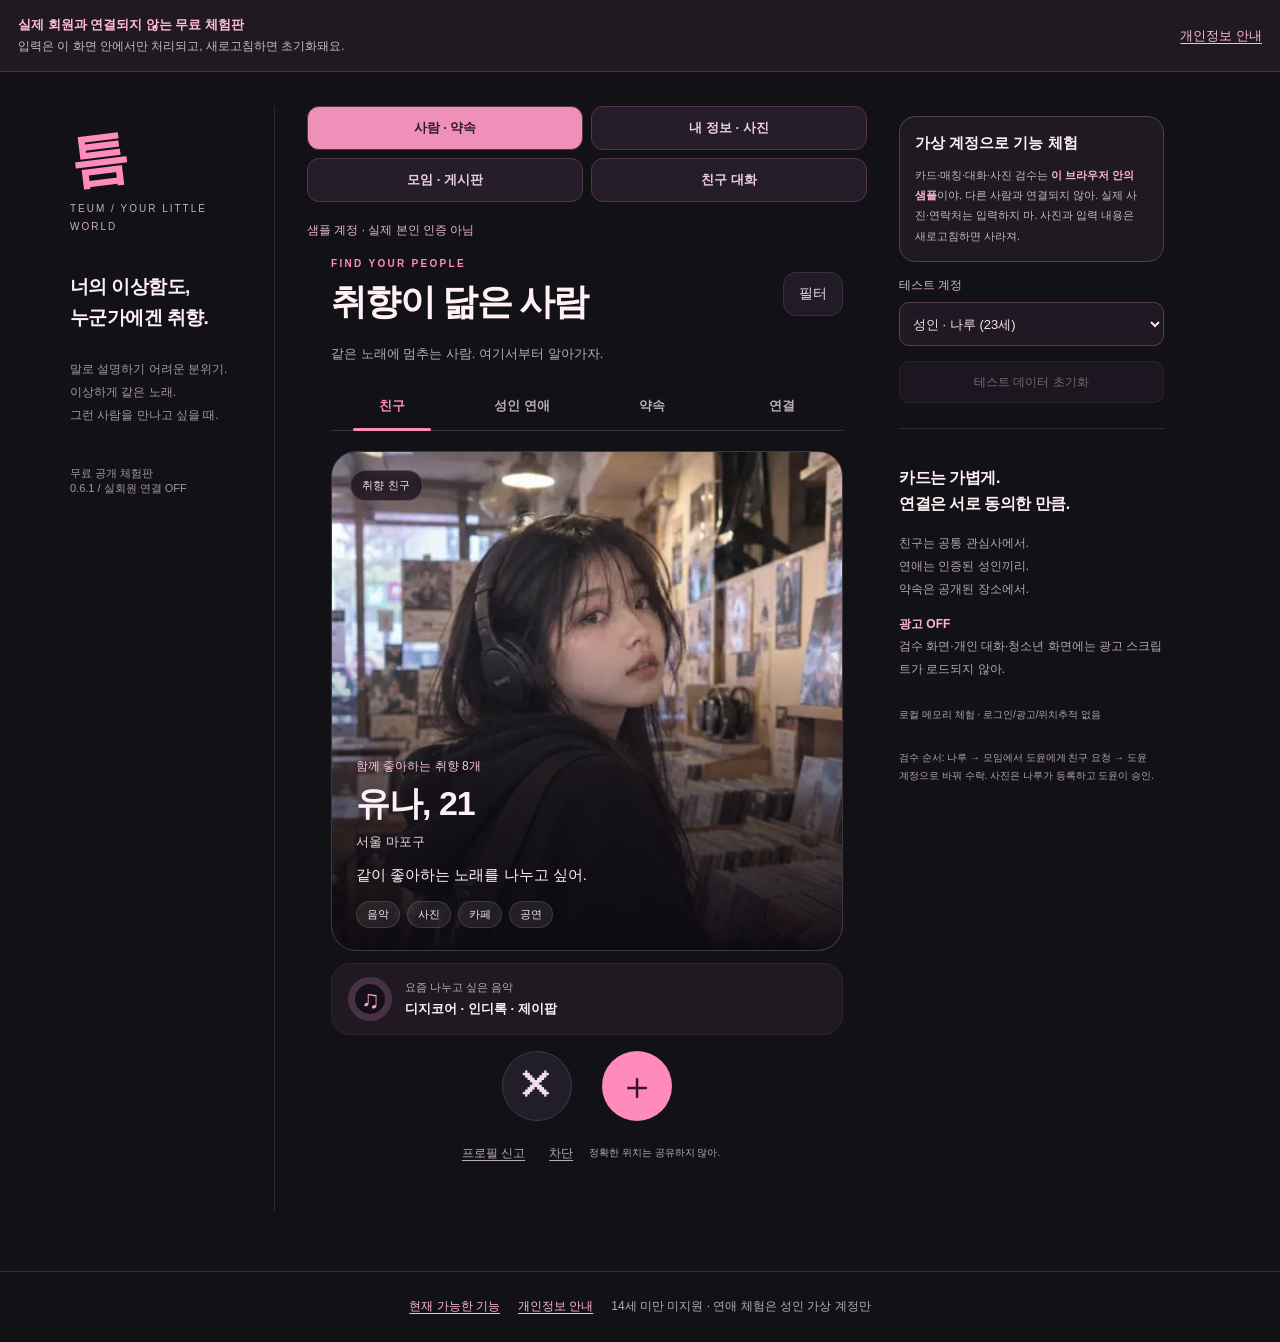
==== teum-review/index.html @ bc1f2458 "Add isolated TEUM free synthetic review app; preserve portfolio pages" ====
<!DOCTYPE html>

<html lang="ko"><head><meta charset="utf-8"/><meta content="default-src 'none'; script-src 'self'; script-src-attr 'none'; style-src 'self' 'unsafe-inline'; img-src 'self' data: blob:; font-src 'self'; connect-src 'none'; frame-src 'none'; worker-src 'none'; object-src 'none'; base-uri 'none'; form-action 'none'; manifest-src 'self'" http-equiv="Content-Security-Policy"/><meta content="width=device-width,initial-scale=1" name="viewport"/><meta content="noindex,nofollow,noarchive" name="robots"/><title>틈 TEUM · 무료 체험판</title><meta content="틈 TEUM 무료 체험판. 카드·취향·모임·프로필 기능을 가상 계정으로 확인합니다. 실제 회원 연결과 광고는 열리지 않았습니다." name="description"/><meta content="no-referrer" name="referrer"/><meta content="#121116" name="theme-color"/><meta content="틈 체험판" name="apple-mobile-web-app-title"/><link href="styles.css" rel="stylesheet"/><link href="[data-uri]" rel="icon"/></head><body><header aria-label="체험판 안내" class="release-banner"><div><strong>실제 회원과 연결되지 않는 무료 체험판</strong><span>입력은 이 화면 안에서만 처리되고, 새로고침하면 초기화돼요.</span></div><a href="privacy.html">개인정보 안내</a></header><noscript><p class="release-error">체험 화면을 보려면 JavaScript가 필요합니다. 실회원 가입은 현재 열려 있지 않습니다.</p></noscript><div class="lab-shell"><aside class="lab-sidebar"><span class="lab-logo">틈</span><span class="lab-wordmark">TEUM / YOUR LITTLE WORLD</span><h1>너의 이상함도,<br/>누군가에겐 취향.</h1><p>말로 설명하기 어려운 분위기.<br/>이상하게 같은 노래.<br/>그런 사람을 만나고 싶을 때.</p><div class="lab-version">무료 공개 체험판<br/>0.6.1 / 실회원 연결 OFF</div></aside><main class="lab-main"><div class="lab-mobile-brand"><strong>틈</strong><span>FREE PREVIEW · 가상 계정</span></div><nav aria-label="기능 선택" class="lab-feature-nav"><button id="discover">사람 · 약속</button><button id="account">내 정보 · 사진</button></nav><p id="lab-status" role="status"></p><div id="workspace"></div></main><section aria-label="개발 미리보기 설정" class="lab-controls"><div class="lab-notice"><h2>가상 계정으로 기능 체험</h2><p>카드·매칭·대화·사진 검수는 <strong>이 브라우저 안의 샘플</strong>이야. 다른 사람과 연결되지 않아. 실제 사진·연락처는 입력하지 마. 사진과 입력 내용은 새로고침하면 사라져.</p></div><label>테스트 계정<select aria-label="테스트 계정" id="actor"><option value="adult">성인 · 나루 (23세)</option><option value="teen">청소년 · 하루 (17세)</option><option value="younger">청소년 · 민 (14세)</option><option value="owner">모임장 · 도윤 (25세)</option><option value="outsider">성인 · 유나 (21세)</option></select></label><button id="reset">테스트 데이터 초기화</button><aside><h3>카드는 가볍게.<br/>연결은 서로 동의한 만큼.</h3><p>친구는 공통 관심사에서.<br/>연애는 인증된 성인끼리.<br/>약속은 공개된 장소에서.</p><p><strong>광고 OFF</strong><br/>검수 화면·개인 대화·청소년 화면에는 광고 스크립트가 로드되지 않아.</p></aside><small class="lab-proof">로컬 메모리 체험 · 로그인/광고/위치추적 없음</small></section></div><footer class="release-footer"><a href="release.html">현재 가능한 기능</a><a href="privacy.html">개인정보 안내</a><span>14세 미만 미지원 · 연애 체험은 성인 가상 계정만</span></footer><script defer="True" src="discovery.js"></script><script defer="True" src="account.js"></script><script defer="True" src="seed.js"></script><script defer="True" src="runtime.js"></script><script defer="" src="review.js"></script></body></html>
---- teum-review/styles.css ----
/* TEUM 0.5: namespaced and isolated from legacy mobile-preview rules. */
.dw,.dw-dialog{--dw-bg:#121116;--dw-panel:#1c1922;--dw-line:#39303f;--dw-fg:#fff0f6;--dw-muted:#b8abbf;--dw-pink:#ff8bbd;color:var(--dw-fg);font-family:inherit;color-scheme:dark;box-sizing:border-box;font-size:15px;text-align:left}
.dw *,.dw-dialog *{box-sizing:border-box}.dw{max-width:570px;margin:24px auto 36px;padding:0 12px}.dw .dw-heading{display:flex;align-items:center;justify-content:space-between;gap:16px}.dw h2{font-size:clamp(28px,6vw,36px);letter-spacing:-1.7px;margin:8px 0;font-weight:800;color:var(--dw-fg)}.dw h3,.dw-dialog h3{color:var(--dw-fg);font-weight:750;letter-spacing:-.65px}.dw .dw-eyebrow{font-size:10px;letter-spacing:2.3px;color:var(--dw-pink);font-weight:800}.dw .dw-intro{font-size:13px;color:var(--dw-muted);line-height:1.65;margin:8px 0 18px}.dw .dw-tabs{display:flex;border-bottom:1px solid var(--dw-line);gap:8px}.dw .dw-tabs button{flex:1;min-height:48px;border:0;border-radius:0;background:transparent;padding:9px 2px;color:var(--dw-muted);font-size:14px;font-weight:700;position:relative}.dw .dw-tabs button[aria-pressed=true]{color:var(--dw-pink)}.dw .dw-tabs button[aria-pressed=true]:after{content:'';position:absolute;bottom:-1px;left:18%;right:18%;height:3px;background:var(--dw-pink);border-radius:5px}.dw .dw-announcement{min-height:10px;margin:5px 0;color:var(--dw-pink);font-size:12px;line-height:1.5}.dw .dw-person-card{border-radius:25px;overflow:hidden;position:relative;height:450px;isolation:isolate;background:#28222f;border:1px solid #403542}.dw .dw-portrait{display:block;width:100%;height:100%;object-fit:cover;object-position:center 25%;position:absolute;z-index:-2;inset:0}.dw .dw-person-card:after{content:'';position:absolute;inset:38% 0 0;z-index:-1;background:linear-gradient(0deg,rgba(13,10,17,.97),rgba(13,10,17,.6) 50%,transparent)}.dw .dw-avatar{font-size:150px;color:#b88baa;background:#28232d;position:absolute;inset:0;display:grid;place-content:center;font-weight:800;z-index:-2}.dw .dw-tagline{position:absolute;top:18px;left:18px;background:#17111dbf;border:1px solid #d9a5b64d;color:#ffe0ee;backdrop-filter:blur(8px);padding:7px 11px;border-radius:20px;font-size:11px;letter-spacing:.3px}.dw .dw-card-info{position:absolute;bottom:22px;left:24px;right:24px}.dw .dw-card-info h3{font-size:34px;margin:6px 0;font-weight:800;letter-spacing:-1px}.dw .dw-match-note{font-size:12px;color:#ffc6e1}.dw .dw-card-info .dw-region{font-size:13px;color:#e6d7e4;margin:3px 0 12px}.dw .dw-card-info .dw-bio{color:#fff0f6;font-size:15px;line-height:1.65;margin:6px 0 13px;overflow-wrap:anywhere}.dw .dw-tags{display:flex;gap:7px;flex-wrap:wrap}.dw .dw-tags span{background:#fff0f615;border:1px solid #ffd8ed22;border-radius:50px;padding:5px 10px;font-size:11px;color:#f5e6ef}.dw .dw-song{display:flex;align-items:center;gap:13px;background:#201922;border:1px solid #302431;border-radius:19px;margin:12px 0;padding:12px 16px;min-height:72px}.dw .dw-record{display:grid;place-items:center;font-size:25px;width:44px;height:44px;border:7px solid #483145;border-radius:50%;background:#160e18;color:#f7a4c4;flex-shrink:0}.dw .dw-song small{font-size:11px;color:var(--dw-muted);display:block;margin-bottom:5px}.dw .dw-song strong{font-size:13px;font-weight:600;display:block}.dw .dw-actions{display:flex;justify-content:center;gap:30px;padding:4px 0 10px}.dw button,.dw-dialog button{font-family:inherit;cursor:pointer;font-size:14px;transition:background .15s,transform .15s;min-height:44px}.dw .dw-actions button{width:70px;height:70px;border-radius:50%;font-size:38px;display:grid;place-items:center;padding:0;line-height:1}.dw button.dw-pass{background:#211d29;color:#f1ddec;border:1px solid #453644}.dw button.dw-connect{background:var(--dw-pink);color:#41112c;border:0}.dw button:active,.dw-dialog button:active{transform:scale(.97)}.dw button:focus-visible,.dw-dialog button:focus-visible,.dw-dialog input:focus-visible,.dw-dialog textarea:focus-visible,.dw-dialog select:focus-visible{outline:3px solid #bda7ff;outline-offset:3px}.dw button.dw-primary,.dw-dialog button.dw-primary{background:var(--dw-pink);color:#381023;border:0;border-radius:13px;padding:12px 17px;font-weight:750;min-height:46px}.dw button.dw-button,.dw button.dw-filter,.dw-dialog button.dw-button,.dw-dialog button.dw-close{background:#211b28;color:#ead9e7;border:1px solid var(--dw-line);border-radius:13px;padding:10px 15px}.dw button.dw-text-button,.dw-dialog button.dw-text-button{background:transparent;color:var(--dw-muted);border:0;padding:8px;font-size:12px;text-decoration:underline;text-underline-offset:3px}.dw .dw-card-footer{display:flex;justify-content:center;align-items:center;gap:8px;flex-wrap:wrap}.dw .dw-card-footer small{color:#b8a7ba;font-size:10px}.dw .dw-event{display:flex;align-items:flex-start;gap:18px;border-top:1px solid var(--dw-line);padding:23px 0}.dw .dw-calendar{border:1px solid #665062;border-radius:14px;overflow:hidden;text-align:center;min-width:57px;background:#251e2c}.dw .dw-calendar small{display:block;padding:5px;background:#654056;color:#ffe4f0}.dw .dw-calendar strong{font-size:25px;display:block;padding:5px}.dw .dw-event h4{font-size:18px;margin:0 0 10px;letter-spacing:-.5px}.dw .dw-event p{font-size:13px;color:var(--dw-muted);margin:5px 0}.dw .dw-event small{font-size:11px;color:var(--dw-muted)}.dw .dw-event-detail{flex:1;min-width:0}.dw .dw-event-detail button{display:block;margin-top:17px}.dw .dw-event-list>h3,.dw .dw-matches>h3{font-size:21px;margin:23px 0;line-height:1.4}.dw .dw-small-avatar{width:50px;height:50px;border-radius:16px;background:#473449;color:#ffbedd;font-size:23px;display:grid;place-items:center}.dw .dw-empty{padding:38px 18px;text-align:center;border:1px dashed #58425a;border-radius:23px;background:#1c1620;min-height:190px;margin-top:20px}.dw .dw-empty p{font-size:14px;color:var(--dw-muted);line-height:1.85}.dw .dw-empty button{margin:7px}.dw .dw-symbol{font-size:44px;color:var(--dw-pink)}.dw .dw-muted,.dw-dialog .dw-muted{color:var(--dw-muted);font-size:13px;line-height:1.7}.dw .dw-policy-note,.dw-dialog .dw-policy-note{font-size:12px;color:var(--dw-muted);line-height:1.8;padding:15px;border-left:2px solid #79627c;background:#211b27}.dw .dw-skeleton{padding:90px 20px;border-radius:24px;background:#241b2a;color:var(--dw-muted);text-align:center}.dw-dialog{border:1px solid #514257;border-radius:24px;width:min(520px,calc(100vw - 24px));max-height:86dvh;padding:22px;background:#19151f;box-shadow:0 30px 120px #000b;overflow-y:auto;overscroll-behavior:contain}.dw-dialog::backdrop{background:#08050dba;backdrop-filter:blur(4px)}.dw-dialog .dw-dialog-head{display:flex;align-items:flex-start;justify-content:space-between;gap:14px;margin-bottom:20px}.dw-dialog h3{font-size:21px;line-height:1.45;margin:0}.dw-dialog .dw-close{flex-shrink:0;padding:6px 12px!important;min-height:38px}.dw-dialog .dw-field{display:grid;gap:9px;margin:16px 0;font-size:13px;color:#eedbe9}.dw-dialog input,.dw-dialog textarea,.dw-dialog select{width:100%;min-width:0;min-height:46px;border:1px solid #58435e;background:#100d16;color:#f9edf3;border-radius:10px;padding:12px;font:inherit;font-size:16px}.dw-dialog input[type=checkbox]{width:24px;height:24px;min-height:24px;accent-color:#ff8bbd}.dw-dialog textarea{min-height:94px;resize:vertical}.dw-dialog>button{margin:8px 8px 0 0}.dw-dialog p{line-height:1.8;font-size:14px;overflow-wrap:anywhere}.dw-dialog .dw-proposal{border:1px solid #514257;border-radius:17px;padding:16px;margin:14px 0}.dw-dialog .dw-proposal h4{font-size:18px;margin:9px 0}.dw-dialog .dw-proposal p{font-size:13px;color:#d3c0d4;margin:10px 0}.dw-dialog .dw-proposal small{display:block;color:var(--dw-muted);line-height:1.6}.dw-dialog .dw-proposal button{display:block;margin-top:10px}.dw-dialog .dw-badge{font-size:10px;color:#ffb2d5;border:1px solid #684255;border-radius:20px;padding:4px 8px}.dw-dialog .dw-votes{display:block;font-size:14px;margin-top:12px;color:#efb9d0}.dw-dialog .dw-selected{border:1px solid #ed8bb3;background:#412237;color:#ffd5e7;border-radius:12px;padding:10px 14px;font-size:12px}.dw-dialog .dw-messages{display:flex;flex-direction:column;gap:12px;margin-bottom:20px;max-height:45dvh;overflow-y:auto}.dw-dialog .dw-bubble{align-self:flex-start;max-width:90%;background:#2c2334;border-radius:15px 15px 15px 4px;padding:12px 15px;overflow-wrap:anywhere}.dw-dialog .dw-bubble.own{align-self:flex-end;background:#452738;border-radius:15px 15px 4px 15px}.dw-dialog .dw-bubble p{margin:0;font-size:15px}.dw-dialog .dw-bubble small{display:block;font-size:10px;color:#cab3c5;margin-top:7px}.dw-dialog .dw-bubble button{padding:4px;min-height:32px}.dw-dialog .dw-modal-status{font-size:12px;color:#ffadcc;margin:14px 0 0}.dw button:disabled,.dw-dialog button:disabled{opacity:.5;cursor:not-allowed}.dw[aria-busy=true]{cursor:progress}
@media(min-width:750px){.dw{padding:0 24px}.dw .dw-person-card{height:500px}.dw .dw-heading h2{font-size:36px}}
@media(max-width:390px){.dw{padding:0 8px}.dw .dw-person-card{height:410px}.dw .dw-card-info{left:19px;right:19px}.dw .dw-card-info h3{font-size:30px}.dw .dw-card-info .dw-bio{font-size:14px}.dw .dw-card-footer{gap:0}.dw .dw-card-footer small{flex-basis:100%;text-align:center}.dw-dialog{padding:18px}}
@media(prefers-reduced-motion:reduce){.dw *,.dw-dialog *{transition:none!important;animation:none!important;scroll-behavior:auto!important}}

.dw .dw-tabs button.dw-button{background:transparent;border:0;border-radius:0;padding:10px 0;white-space:nowrap;font-size:13px;color:var(--dw-muted);min-height:48px}.dw .dw-tabs button.dw-button[aria-pressed=true]{color:var(--dw-pink)}

.aw-heading{display:flex;align-items:center;justify-content:space-between;gap:12px}.aw-heading h2{font-size:23px;letter-spacing:-.7px;margin:0}.aw-body{display:grid;gap:24px}.aw-section{display:grid;gap:14px;padding:22px 0;border-top:1px solid #493348}.aw-section h3{font-size:18px;margin:0;line-height:1.6}.aw-photo-grid{display:grid;grid-template-columns:repeat(3,minmax(0,1fr));gap:10px}.aw-photo{display:flex;flex-direction:column;gap:8px;min-width:0}.aw-photo img,.aw-review img{width:100%;height:auto;aspect-ratio:1;object-fit:cover;border-radius:14px;background:#2d2031;max-width:260px}.aw-photo .dw-badge{align-self:start;font-size:11px}.aw-review{display:grid;gap:12px;margin:12px 0;padding:18px;background:#291f2e;border:1px solid #48314a;border-radius:16px}.aw-review p{overflow-wrap:anywhere}.aw-danger,.dw .aw-danger{border:1px solid #b7667d;color:#ffb3c5;background:#3c1d2c;min-height:46px;padding:12px 16px;font:inherit;font-size:14px;font-weight:600;border-radius:12px;cursor:pointer}.aw-danger:focus-visible{outline:3px solid #fff;outline-offset:3px}.aw-dialog p{line-height:1.8}.aw-privacy{gap:14px}.aw .dw-field input[type=file]{font-size:12px;padding:12px;white-space:normal}.aw .dw-status{min-height:24px;line-height:1.7}.aw-heading .dw-button{font-size:12px;white-space:nowrap}.aw .dw-field input,.aw .dw-field select,.aw .dw-field textarea{min-width:0;width:100%}.aw [aria-busy=true]{opacity:.8}@media(max-width:420px){.aw-photo-grid{grid-template-columns:repeat(2,minmax(0,1fr))}.aw-heading h2{font-size:20px}.aw-section{padding:18px 0}.aw-heading{gap:6px}}@media(prefers-reduced-motion:reduce){.aw *{transition:none!important}}
.aw .dw-field{display:grid;gap:8px;font-size:13px;font-weight:500;line-height:1.6;color:#d8c5d8}.aw .dw-field input:not([type=checkbox]),.aw .dw-field select,.aw .dw-field textarea{display:block;border:1px solid #594158;background:#261d2b;color:#fae8f2;border-radius:12px;padding:12px 13px;font:inherit;font-size:14px;line-height:1.65;min-height:46px;box-sizing:border-box;outline-offset:3px}.aw .dw-field textarea{min-height:90px;resize:vertical}.aw .dw-field input:focus-visible,.aw .dw-field textarea:focus-visible,.aw .dw-field select:focus-visible{outline:2px solid #ff8aba;border-color:#ff8aba}.aw input::file-selector-button{background:#433047;border:0;color:#f9dceb;border-radius:8px;padding:8px 10px;margin-right:8px;font:inherit;font-size:12px}.aw-dialog .dw-field{display:grid;gap:8px;margin:14px 0;font-size:13px}.aw-dialog input:not([type=checkbox]){background:#261d2b;border:1px solid #594158;color:#fae8f2;border-radius:12px;padding:12px;min-height:46px;font:inherit}.aw-dialog input[type=checkbox]{width:22px;height:22px;accent-color:#ed90b7}.aw p{font-size:14px;line-height:1.8}.aw .dw-muted,.aw .dw-policy-note{font-size:13px}.aw-photo .dw-badge{border-radius:9px;padding:4px 8px;background:#33233b;color:#f3c7e1}.aw-photo .dw-text-button{min-height:40px}


*{box-sizing:border-box}body{margin:0;background:#121116;color:#fff0f6;font-family:'Noto Sans CJK KR','Apple SD Gothic Neo','Malgun Gothic',sans-serif}button,input,select{font:inherit}button{cursor:pointer}.lab-shell{max-width:1180px;margin:auto;display:grid;grid-template-columns:205px minmax(0,560px) 265px;gap:32px;padding:34px 20px 60px}.lab-sidebar{border-right:1px solid #302733;padding:8px 26px 0 0}.lab-logo{font-size:58px;letter-spacing:-8px;color:#ff8bbd;line-height:1;font-weight:900;transform:rotate(-7deg);display:block;margin:8px 0 18px}.lab-wordmark{font-size:10px;letter-spacing:2px;color:#cbaebe}.lab-sidebar h1{font-size:19px;line-height:1.6;letter-spacing:-.6px;margin:38px 0 25px}.lab-sidebar p{font-size:12px;line-height:1.9;color:#a995af}.lab-version{margin-top:40px;font-size:11px;color:#a694ac}.lab-controls{padding:10px 0 0;min-width:0}.lab-notice{border:1px solid #514052;background:#201921;border-radius:16px;padding:15px}.lab-notice h2{font-size:15px;line-height:1.5;margin:0 0 10px}.lab-notice p{font-size:11px;color:#c5b6c9;line-height:1.85;margin:0}.lab-controls label{display:grid;gap:8px;margin:15px 0;font-size:12px;color:#cab8ca}.lab-controls select{width:100%;background:#201923;color:#f6e3ed;border:1px solid #574057;padding:11px 9px;border-radius:10px;min-height:44px;font-size:13px}.lab-controls button{width:100%;background:#281e2c;color:#f4cee1;border:1px solid #53354c;border-radius:10px;min-height:42px;font-size:12px}.lab-controls aside{margin-top:25px;border-top:1px solid #372a3c;padding-top:20px}.lab-controls aside h3{font-size:16px;letter-spacing:-.5px;line-height:1.6}.lab-controls aside p{font-size:12px;line-height:1.9;color:#b7a5bd}.lab-controls strong{color:#ffb5d4}.lab-main{min-width:0}.lab-main .dw{margin-top:0}.lab-mobile-brand{display:none}.lab-proof{display:block;font-size:10px;color:#b6a1bc;margin-top:25px;line-height:1.8}
@media(max-width:1100px){.lab-shell{grid-template-columns:165px minmax(0,550px);max-width:830px;gap:25px}.lab-controls{grid-column:2;display:grid;grid-template-columns:1fr 1fr;gap:14px}.lab-controls label,.lab-controls aside{margin:0}.lab-controls aside{padding:12px;grid-column:1/-1}.lab-controls .lab-notice{grid-column:1/-1}.lab-proof{margin:0}.lab-controls button{align-self:end}}@media(max-width:650px){.lab-shell{display:flex;flex-direction:column;gap:20px;padding:17px 12px 30px}.lab-sidebar{display:none}.lab-mobile-brand{display:flex;justify-content:space-between;align-items:center;padding:0 9px 14px}.lab-mobile-brand strong{color:#ff8bbd;font-size:31px;transform:rotate(-6deg)}.lab-mobile-brand span{color:#b09bb6;font-size:10px;letter-spacing:1.2px}.lab-controls{display:grid;grid-template-columns:1fr 1fr;padding:0 8px}.lab-main .dw{margin-bottom:12px}}
.lab-feature-nav{display:flex;gap:8px;margin:0 0 18px}.lab-feature-nav button{flex:1;border:1px solid #52344f;background:#251d29;color:#edcede;border-radius:12px;min-height:44px;font-size:13px;font-weight:600}.lab-feature-nav button[aria-pressed=true]{background:#ef90b9;color:#301827}#lab-status{font-size:12px;line-height:1.7;color:#e4b6cb}.lab-controls button:disabled{opacity:.45}
.lab-proof{word-break:keep-all;max-width:none}.release-banner{position:relative;z-index:5;display:flex;align-items:center;justify-content:space-between;gap:16px;background:#211921;border-bottom:1px solid #493644;padding:14px max(18px,calc((100vw - 1440px)/2));font-size:13px;line-height:1.65}.release-banner div{display:grid;gap:2px}.release-banner strong{color:#ffbbda;font-weight:700}.release-banner span{color:#c7bbc9;font-size:12px}.release-banner a,.release-footer a{color:#ffbbda;text-underline-offset:3px;white-space:nowrap}.release-footer{padding:24px 20px;border-top:1px solid #39303f;display:flex;flex-wrap:wrap;justify-content:center;gap:18px;font-size:12px;color:#b8abbf;line-height:1.8}.release-error{padding:24px;background:#30232e;color:#fff}.release-document{max-width:780px;padding:36px 22px 72px;margin:auto;font-size:16px;line-height:1.85}.release-document h1{font-size:32px;line-height:1.35}.release-document h2{font-size:21px;margin-top:32px}.release-document a{color:#ffbbda}.release-document .lead{font-size:18px}.release-document table{border-collapse:collapse;width:100%;font-size:14px}.release-document td,.release-document th{padding:10px 6px;border-bottom:1px solid #493644;text-align:left}@media(max-width:600px){.release-banner{align-items:flex-start;gap:10px;padding:12px 16px}.release-banner strong{font-size:12px}.release-banner span{font-size:11px}.release-banner a{font-size:11px}.release-footer{justify-content:flex-start;gap:12px}.release-document h1{font-size:28px}}@media(prefers-reduced-motion:reduce){*,*:before,*:after{animation-duration:.01ms!important;transition-duration:.01ms!important;scroll-behavior:auto!important}}
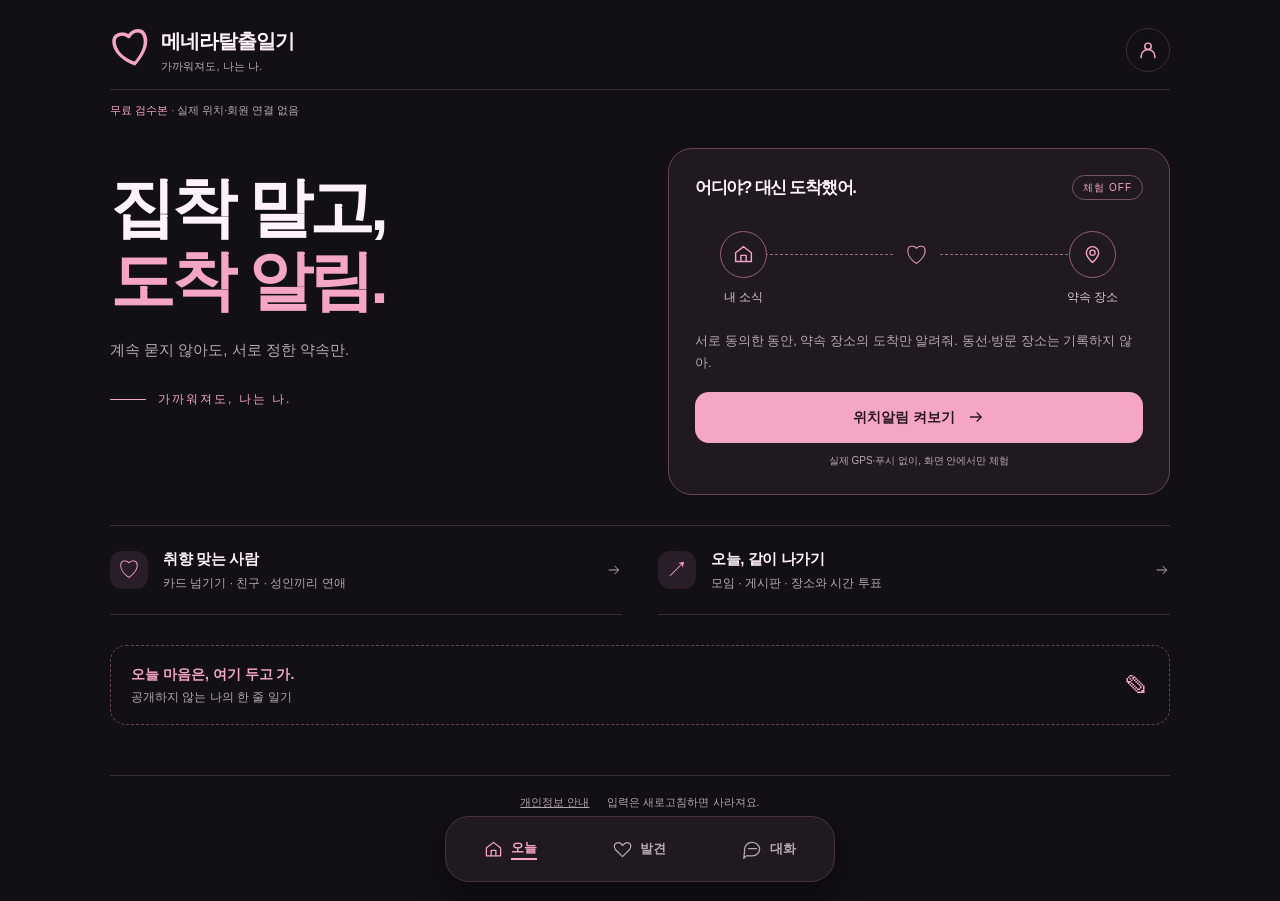
==== commit 34e2e77e: "Rename review to 메네라탈출일기; simplify navigation and add consent-based arrival simulation" ====
--- a/teum-review/index.html
+++ b/teum-review/index.html
@@ -1,3 +1,21 @@
-<!DOCTYPE html>
-
-<html lang="ko"><head><meta charset="utf-8"/><meta content="default-src 'none'; script-src 'self'; script-src-attr 'none'; style-src 'self' 'unsafe-inline'; img-src 'self' data: blob:; font-src 'self'; connect-src 'none'; frame-src 'none'; worker-src 'none'; object-src 'none'; base-uri 'none'; form-action 'none'; manifest-src 'self'" http-equiv="Content-Security-Policy"/><meta content="width=device-width,initial-scale=1" name="viewport"/><meta content="noindex,nofollow,noarchive" name="robots"/><title>틈 TEUM · 무료 체험판</title><meta content="틈 TEUM 무료 체험판. 카드·취향·모임·프로필 기능을 가상 계정으로 확인합니다. 실제 회원 연결과 광고는 열리지 않았습니다." name="description"/><meta content="no-referrer" name="referrer"/><meta content="#121116" name="theme-color"/><meta content="틈 체험판" name="apple-mobile-web-app-title"/><link href="styles.css" rel="stylesheet"/><link href="[data-uri]" rel="icon"/></head><body><header aria-label="체험판 안내" class="release-banner"><div><strong>실제 회원과 연결되지 않는 무료 체험판</strong><span>입력은 이 화면 안에서만 처리되고, 새로고침하면 초기화돼요.</span></div><a href="privacy.html">개인정보 안내</a></header><noscript><p class="release-error">체험 화면을 보려면 JavaScript가 필요합니다. 실회원 가입은 현재 열려 있지 않습니다.</p></noscript><div class="lab-shell"><aside class="lab-sidebar"><span class="lab-logo">틈</span><span class="lab-wordmark">TEUM / YOUR LITTLE WORLD</span><h1>너의 이상함도,<br/>누군가에겐 취향.</h1><p>말로 설명하기 어려운 분위기.<br/>이상하게 같은 노래.<br/>그런 사람을 만나고 싶을 때.</p><div class="lab-version">무료 공개 체험판<br/>0.6.1 / 실회원 연결 OFF</div></aside><main class="lab-main"><div class="lab-mobile-brand"><strong>틈</strong><span>FREE PREVIEW · 가상 계정</span></div><nav aria-label="기능 선택" class="lab-feature-nav"><button id="discover">사람 · 약속</button><button id="account">내 정보 · 사진</button></nav><p id="lab-status" role="status"></p><div id="workspace"></div></main><section aria-label="개발 미리보기 설정" class="lab-controls"><div class="lab-notice"><h2>가상 계정으로 기능 체험</h2><p>카드·매칭·대화·사진 검수는 <strong>이 브라우저 안의 샘플</strong>이야. 다른 사람과 연결되지 않아. 실제 사진·연락처는 입력하지 마. 사진과 입력 내용은 새로고침하면 사라져.</p></div><label>테스트 계정<select aria-label="테스트 계정" id="actor"><option value="adult">성인 · 나루 (23세)</option><option value="teen">청소년 · 하루 (17세)</option><option value="younger">청소년 · 민 (14세)</option><option value="owner">모임장 · 도윤 (25세)</option><option value="outsider">성인 · 유나 (21세)</option></select></label><button id="reset">테스트 데이터 초기화</button><aside><h3>카드는 가볍게.<br/>연결은 서로 동의한 만큼.</h3><p>친구는 공통 관심사에서.<br/>연애는 인증된 성인끼리.<br/>약속은 공개된 장소에서.</p><p><strong>광고 OFF</strong><br/>검수 화면·개인 대화·청소년 화면에는 광고 스크립트가 로드되지 않아.</p></aside><small class="lab-proof">로컬 메모리 체험 · 로그인/광고/위치추적 없음</small></section></div><footer class="release-footer"><a href="release.html">현재 가능한 기능</a><a href="privacy.html">개인정보 안내</a><span>14세 미만 미지원 · 연애 체험은 성인 가상 계정만</span></footer><script defer="True" src="discovery.js"></script><script defer="True" src="account.js"></script><script defer="True" src="seed.js"></script><script defer="True" src="runtime.js"></script><script defer="" src="review.js"></script></body></html>+<!doctype html>
+<html lang="ko"><head>
+<meta charset="utf-8"><meta name="viewport" content="width=device-width,initial-scale=1,viewport-fit=cover">
+<meta http-equiv="Content-Security-Policy" content="default-src 'none'; script-src 'self'; script-src-attr 'none'; style-src 'self' 'unsafe-inline'; img-src 'self' data: blob:; font-src 'self'; connect-src 'none'; frame-src 'none'; worker-src 'none'; object-src 'none'; base-uri 'none'; form-action 'none'">
+<meta name="robots" content="noindex,nofollow,noarchive"><meta name="referrer" content="no-referrer"><meta name="theme-color" content="#120f15">
+<title>메네라탈출일기 · 무료 검수본</title><meta name="description" content="집착 말고, 도착 알림. 취향으로 만나고 내 마음도 기록하는 메네라탈출일기. 실제 위치·회원 연결 없는 무료 체험.">
+<meta name="apple-mobile-web-app-title" content="메네라탈출일기"><link rel="stylesheet" href="styles.css"><link rel="stylesheet" href="diary.css?v=071">
+<link rel="icon" href="data:image/svg+xml,%3Csvg xmlns='http://www.w3.org/2000/svg' viewBox='0 0 64 64'%3E%3Crect width='64' height='64' rx='18' fill='%23120f15'/%3E%3Cpath d='M32 50 13 31C0 12 23 4 32 20 42 4 64 12 51 31Z' fill='%23f6a6c5'/%3E%3C/svg%3E">
+</head><body class="md-app">
+<div class="md-layout">
+<header class="md-header"><button id="brand-home" class="md-brand" aria-label="메네라탈출일기 홈"><span class="md-brand-mark" aria-hidden="true">♡</span><span>메네라탈출일기<small>가까워져도, 나는 나.</small></span></button><button id="settings-open" class="md-icon" aria-label="내 정보와 검수 설정"><svg width="22" height="22" viewBox="0 0 24 24" fill="none" stroke="currentColor" stroke-width="1.6" aria-hidden="true"><circle cx="12" cy="8" r="3.5"/><path d="M4.5 21v-2a7.5 7.5 0 0 1 15 0v2"/></svg></button></header>
+<p class="md-preview">무료 검수본 <span>· 실제 위치·회원 연결 없음</span></p>
+<nav class="lab-feature-nav" hidden><button id="discover">사람 · 약속</button><button id="account">내 정보 · 사진</button></nav>
+<main id="main-content" class="md-main"><div id="stage-head"></div><p id="lab-status" class="md-live" role="status" aria-live="polite"></p><div id="workspace"></div></main>
+<footer class="md-footer"><a href="privacy.html">개인정보 안내</a><span>입력은 새로고침하면 사라져요.</span></footer>
+<nav id="main-nav" class="md-nav" aria-label="주요 메뉴"><button data-page="home" aria-current="page"><svg viewBox="0 0 24 24" aria-hidden="true"><path d="m3 10 9-7 9 7v10H3Z"/><path d="M9 20v-7h6v7"/></svg><span>오늘</span></button><button data-page="discover"><svg viewBox="0 0 24 24" aria-hidden="true"><path d="M12 21 3 12C-2 4 8 0 12 7 17 0 26 4 21 12Z"/></svg><span>발견</span></button><button data-page="friends"><svg viewBox="0 0 24 24" aria-hidden="true"><path d="M21 11a9 9 0 0 1-9 9H4l-3 3 1-9a9 9 0 1 1 19-3Z"/><path d="M7 11h10"/></svg><span>대화</span></button></nav>
+</div>
+<dialog id="settings-dialog" class="md-sheet" aria-labelledby="settings-title"><header><h2 id="settings-title">나의 작은 세계</h2><button id="settings-close" class="md-icon" aria-label="설정 닫기">×</button></header><p id="current-person" class="md-muted"></p><div id="settings-links" class="md-menu-list"></div><details class="lab-controls"><summary>검수 계정 · 초기화</summary><p>이름은 모두 가상이야. 상대 계정으로 바꿔 수락·대화·검수를 확인해 봐.</p><label>테스트 계정<select id="actor" aria-label="테스트 계정"><option value="adult">나루 · 성인 23세</option><option value="outsider">유나 · 성인 21세</option><option value="owner">도윤 · 성인 25세 · 운영자</option><option value="teen">하루 · 청소년 17세</option><option value="younger">민 · 청소년 14세</option></select></label><button id="reset">전체 샘플 초기화</button></details><p class="md-fine">실제 사진·연락처는 입력하지 마. 위치·푸시·광고·결제는 연결하지 않았어. 연애와 위치알림 체험은 성인 가상 계정끼리만 제공해.</p></dialog>
+<noscript><p>JavaScript를 켜면 무료 체험 화면을 볼 수 있습니다.</p></noscript>
+<script defer src="discovery.js"></script><script defer src="account.js"></script><script defer src="seed.js"></script><script defer src="runtime.js"></script><script defer src="review.js"></script><script defer src="arrival.js?v=071"></script><script defer src="diary.js?v=071"></script>
+</body></html>
--- a/teum-review/diary.css
+++ b/teum-review/diary.css
@@ -0,0 +1,16 @@
+/* Original, restrained dark-pink diary skin. Existing functional workspaces remain. */
+.md-app{--ink:#fff2f8;--pink:#f6a6c5;--muted:#b7a9b3;--surface:#201922;--line:#3b2c3a;--bg:#120f15;margin:0;background:var(--bg);color:var(--ink);font-family:-apple-system,BlinkMacSystemFont,'Apple SD Gothic Neo','Noto Sans CJK KR',sans-serif;line-height:1.5;color-scheme:dark}
+.md-app *{box-sizing:border-box}.md-app button,.md-app input,.md-app select,.md-app textarea{font:inherit}.md-app button{cursor:pointer}.md-app button:disabled{opacity:.5;cursor:not-allowed}.md-app button:focus-visible,.md-app a:focus-visible,.md-app summary:focus-visible{outline:3px solid var(--pink);outline-offset:4px}.md-app a{color:var(--muted)}.md-app [hidden]{display:none!important}
+.md-layout{width:min(1060px,100% - 80px);margin:auto;padding-bottom:90px}.md-header{display:flex;align-items:center;justify-content:space-between;padding:26px 0 14px;border-bottom:1px solid var(--line)}.md-brand{display:flex;gap:10px;align-items:center;border:0;background:none;padding:0;color:var(--ink);text-align:left;font-size:20px!important;font-weight:800!important;letter-spacing:-1px}.md-brand small{display:block;color:var(--muted);font-size:11px;font-weight:500;letter-spacing:.1px;margin-top:2px}.md-brand-mark{font-size:42px;line-height:1;color:var(--pink);transform:rotate(-12deg)}.md-icon{display:inline-flex;align-items:center;justify-content:center;flex-shrink:0;width:44px;height:44px;border:1px solid var(--line);border-radius:50%;color:var(--pink);background:none;font-size:27px!important}.md-preview{margin:12px 0 0;font-size:11px;color:var(--pink)}.md-preview span{color:var(--muted)}.md-main{padding:30px 0 0;min-height:65vh}.md-live{font-size:13px;color:var(--pink);min-height:0;margin:0}.md-live:not(:empty){margin:0 0 16px;padding:12px;background:var(--surface);border-radius:12px}.md-live:empty{display:none}.md-main h1,.md-main h2,.md-sheet h2{letter-spacing:-1.3px}.md-main button{touch-action:manipulation}.md-muted{color:var(--muted);font-size:14px}.md-fine{font-size:12px;color:var(--muted);line-height:1.7}.md-footer{display:flex;gap:18px;justify-content:center;flex-wrap:wrap;border-top:1px solid var(--line);padding-top:18px;margin-top:40px;font-size:11px;color:var(--muted)}
+.md-nav{position:fixed;bottom:18px;left:50%;transform:translateX(-50%);z-index:30;display:grid;grid-template-columns:repeat(3,1fr);width:min(390px,calc(100% - 32px));height:66px;border:1px solid #493142;border-radius:24px;background:#201922;box-shadow:0 12px 30px #0006}.md-nav button{border:0;background:none;color:var(--muted);padding:8px 4px;display:flex;align-items:center;justify-content:center;gap:8px;font-size:13px;font-weight:700}.md-nav svg{width:19px;height:19px;fill:none;stroke:currentColor;stroke-width:1.6;stroke-linecap:round;stroke-linejoin:round}.md-nav [aria-current=page]{color:var(--pink)}.md-nav [aria-current=page] span{border-bottom:2px solid var(--pink)}
+.md-home{display:grid;grid-template-columns:1fr 1fr;gap:30px 56px;align-items:start}.md-hero{padding-top:24px}.md-hero h1{font-size:clamp(44px,5.5vw,65px);line-height:1.12;font-weight:850;margin:0 0 18px;letter-spacing:-3.5px}.md-hero h1 em{color:var(--pink);font-style:normal;display:inline-block}.md-hero p{font-size:15px;color:var(--muted);margin:0;line-height:1.9}.md-signature{margin-top:24px!important;display:flex;align-items:center;gap:12px;font-size:12px!important;letter-spacing:2px;color:var(--pink)!important}.md-signature:before{content:'';height:1px;width:36px;background:var(--pink)}
+.md-location{position:relative;background:var(--surface);border:1px solid #694355;border-radius:24px;padding:26px;overflow:hidden}.md-location-top{display:flex;justify-content:space-between;gap:12px;align-items:center}.md-location-top h2{font-size:17px;margin:0;font-weight:750}.md-state{font-size:10px;letter-spacing:1px;color:var(--pink);border:1px solid #775268;border-radius:20px;padding:4px 10px}.md-route{position:relative;display:flex;justify-content:space-between;align-items:center;padding:30px 25px 24px}.md-route:before{content:'';position:absolute;top:53px;left:55px;right:55px;border-top:1px dashed #9a657d}.md-place{z-index:1;display:flex;flex-direction:column;align-items:center;gap:10px;font-size:12px;color:#dcc5d4}.md-pin{width:47px;height:47px;background:var(--surface);border:1px solid #996178;border-radius:50%;display:grid;place-items:center;color:var(--pink)}.md-pin svg{width:21px;height:21px;stroke:currentColor;fill:none;stroke-width:1.6}.md-route-heart{z-index:1;background:var(--surface);color:var(--pink);padding:0 10px;font-size:23px;align-self:flex-start;margin-top:7px}.md-location>p{font-size:13px;color:var(--muted);line-height:1.7;margin:0 0 18px}.md-primary{width:100%;display:flex;align-items:center;justify-content:center;gap:12px;border:0;border-radius:14px;padding:15px 18px;background:var(--pink);color:#291622;font-weight:800!important;font-size:14px!important;min-height:50px}.md-primary:hover{background:#ffc3dc}.md-primary svg{width:18px;height:18px;fill:none;stroke:currentColor;stroke-width:1.8}.md-caption{font-size:10px;text-align:center;color:var(--muted);margin-top:10px}.md-note{border-radius:12px;padding:12px;font-size:13px;color:var(--pink);background:#352431;margin-bottom:14px}
+.md-shortcuts{grid-column:1/-1;display:grid;grid-template-columns:1fr 1fr;gap:0 36px;border-top:1px solid var(--line)}.md-shortcut{display:flex;align-items:center;gap:15px;min-width:0;width:100%;padding:22px 0;text-align:left;border:0;border-bottom:1px solid var(--line);background:none;color:var(--ink)}.md-shortcut>span:first-child{display:grid;place-items:center;width:38px;height:38px;flex-shrink:0;color:var(--pink);background:#281d29;border-radius:12px;font-size:22px}.md-shortcut strong{display:block;font-size:15px;letter-spacing:-.4px}.md-shortcut small{display:block;margin-top:4px;font-size:12px;color:var(--muted)}.md-shortcut>svg{margin-left:auto;min-width:16px;width:16px;height:16px;fill:none;stroke:var(--muted);stroke-width:1.5}.md-diary-link{grid-column:1/-1;border:1px dashed #694457;border-radius:16px;padding:18px 20px;background:none;display:flex;justify-content:space-between;align-items:center;color:var(--pink);text-align:left}.md-diary-link strong{font-size:14px;display:block}.md-diary-link small{color:var(--muted);display:block;margin-top:3px;font-size:12px}.md-diary-link>span{font-size:24px}
+.md-page-head{max-width:680px;margin:0 auto 20px}.md-page-head h1{font-size:30px;margin:0 0 8px;font-weight:800}.md-page-head p{margin:0;color:var(--muted);font-size:13px}.md-inline{display:flex;align-items:center;gap:10px;justify-content:space-between}.md-back{border:0;background:none;color:var(--muted);padding:6px 0;font-size:12px!important;margin-bottom:14px}.md-segments{display:flex;gap:8px;margin-top:20px;align-items:center}.md-segments button{border:1px solid var(--line);border-radius:30px;background:none;color:var(--muted);padding:9px 17px;font-size:13px;font-weight:700;min-height:40px}.md-segments button[aria-pressed=true]{background:var(--pink);color:#291622;border-color:var(--pink)}.md-segments .md-filter{margin-left:auto;border:0;padding-right:0}.md-pane-actions{display:flex;justify-content:flex-end;gap:8px;margin-top:12px}.md-pane-actions button{background:none;border:0;color:var(--pink);text-decoration:underline;text-underline-offset:4px;font-size:13px}
+.md-app #workspace{max-width:680px;margin:auto;padding:0}.md-app[data-page=home] #workspace{max-width:none}.md-app .dw-heading,.md-app .dw-eyebrow,.md-app .dw-intro,.md-app .dw-tabs{display:none}.md-app .dw-card-stage{max-width:460px;margin:auto}.md-app .dw-card{height:450px;min-height:0;max-height:none;border-radius:24px;border:1px solid var(--line)}.md-app .dw-actions{margin:18px auto 12px}.md-app .dw-actions button{height:62px;width:62px}.md-app .dw-safe-note{font-size:10px}.md-app .dw-primary,.md-app .dw-button,.md-app .dw-filter{font-size:13px;min-height:43px;border-radius:12px;white-space:normal}.md-app .dw-primary{background:var(--pink);color:#291622;border:0;font-weight:750}.md-app .dw-music{max-width:460px;margin:14px auto}.md-app .dw-card-footer{padding:20px}.md-app .dw-card-footer h3{font-size:30px}.md-app .dw-identity .dw-badge{font-size:11px}.md-app .dw-list{max-width:680px}.md-app .dw-dialog,.md-sheet{border:1px solid #634456;background:#201922;color:var(--ink);border-radius:24px;padding:26px;width:min(490px,calc(100% - 24px));max-height:85dvh;overflow:auto}.md-sheet::backdrop,.md-app .dw-dialog::backdrop{background:#09060bd9;backdrop-filter:blur(5px)}.md-sheet header{display:flex;align-items:center;justify-content:space-between;gap:12px;margin-bottom:14px}.md-sheet h2{margin:0;font-size:23px}.md-sheet>p{font-size:13px;line-height:1.8}.md-sheet input,.md-sheet select,.md-sheet textarea{width:100%;background:#130f16;color:var(--ink);border:1px solid var(--line);padding:12px;border-radius:12px;min-height:45px;resize:vertical}.md-sheet label{display:block;font-size:13px}.md-sheet select{margin-top:8px}.md-sheet .md-secondary{width:100%;margin-top:10px;min-height:44px;border:1px solid var(--line);border-radius:12px;background:none;color:var(--pink);padding:10px;font-size:13px}.md-sheet .md-fine{font-size:11px;margin:16px 0 0}.md-menu-list{display:flex;flex-direction:column}.md-menu-list button{padding:16px 0;text-align:left;border:0;border-bottom:1px solid var(--line);background:none;color:var(--ink);font-size:14px}.md-app .lab-controls{display:block;width:auto;padding:0;position:static;border:0;margin:22px 0 0;background:none;min-width:0}.md-app .lab-controls summary{cursor:pointer;color:var(--pink);font-size:13px;padding:8px 0}.md-app .lab-controls p{font-size:12px;color:var(--muted);margin:10px 0}.md-app .lab-controls #reset{margin-top:15px;width:100%;background:none;color:var(--pink);padding:12px;border:1px solid var(--line);border-radius:12px;min-height:44px}.md-app .lab-proof{display:none}.md-app .aw-heading{display:none}.md-app .aw-section{padding:20px;border:1px solid var(--line);background:var(--surface);border-radius:18px;margin:0 0 16px}.md-app .aw-section h3{font-size:17px;margin-top:0}.md-app .aw-section p{font-size:13px}.md-app .aw-section .aw-section{padding:12px;border:0;border-radius:0;background:#18121b}.md-app .dw-field{font-size:12px}.md-app .dw-policy-note{font-size:11px}.md-app .md-private-details{border-bottom:1px solid var(--line);margin-bottom:16px;padding-bottom:14px}.md-private-details summary{cursor:pointer;font-size:14px;color:var(--pink);padding:12px 0}.md-app[data-page=groups] #workspace>h2,.md-app[data-page=friends] #workspace>h2{display:none}.md-app[data-page=groups] #workspace>p.dw-muted{display:none}.md-app .aw-section:has(input[aria-label='새 모임 이름']){background:none;border-style:dashed}.md-entry{display:block;width:100%;min-height:190px;border:1px solid #6d475d;border-radius:18px;padding:20px;background:#201922;color:var(--ink);resize:vertical;font-size:16px;line-height:1.9}.md-diary-status{font-size:12px;color:var(--muted);display:flex;justify-content:space-between;margin:10px 0 20px}.md-diary-actions{display:flex;gap:12px}.md-diary-actions>button{flex:1}.md-diary-actions .md-secondary{background:none;border:1px solid var(--line);border-radius:14px;color:var(--pink)}
+@media(min-width:800px){.md-app[data-page=discover] .md-main{max-width:720px;margin:auto}.md-app[data-page=discover] #workspace{max-width:460px}.md-app .dw-card{height:460px}.md-app[data-page=home] .md-footer{margin-top:50px}}
+@media(max-width:680px){.md-layout{width:calc(100% - 40px);padding-bottom:96px}.md-header{padding:18px 0 12px}.md-brand{font-size:18px!important}.md-brand-mark{font-size:35px}.md-brand small{font-size:10px}.md-preview{font-size:10px}.md-main{padding-top:25px}.md-home{display:block}.md-hero{padding:0;margin-bottom:25px}.md-hero h1{font-size:44px;letter-spacing:-2.6px;line-height:1.13;margin-bottom:12px}.md-hero p{font-size:13px;line-height:1.7}.md-signature{display:none!important}.md-location{padding:20px;border-radius:21px}.md-location-top h2{font-size:16px}.md-route{padding:24px 24px 18px}.md-route:before{top:46px}.md-location>p{font-size:12px;margin-bottom:14px}.md-primary{padding:13px;min-height:47px;font-size:13px!important}.md-shortcuts{display:block;margin-top:14px;border-top:0}.md-shortcut{padding:18px 0}.md-shortcut strong{font-size:14px}.md-shortcut small{font-size:11px}.md-diary-link{margin-top:19px;width:100%;padding:16px}.md-footer{margin-top:28px;font-size:10px;gap:10px}.md-nav{bottom:0;width:100%;height:calc(67px + env(safe-area-inset-bottom));padding-bottom:env(safe-area-inset-bottom);border-radius:20px 20px 0 0;border-bottom:0}.md-nav button{flex-direction:column;gap:2px;font-size:11px;padding:10px}.md-page-head h1{font-size:26px}.md-page-head{margin-bottom:18px}.md-app .dw-card{height:400px}.md-app .dw-card-footer h3{font-size:28px}.md-sheet{padding:22px;margin: auto 12px 12px;max-height:86dvh;width:calc(100% - 24px)}.md-sheet h2{font-size:21px}.md-sheet .md-icon{width:36px;height:36px}.md-app .aw-section{padding:16px}.md-app .dw-dialog{padding:20px}.md-segments{margin-top:16px}.md-app #lab-status:not(:empty){font-size:12px}.md-diary-actions{flex-wrap:wrap}.md-diary-actions>button{flex-basis:100%}}
+@media(prefers-reduced-motion:no-preference){.md-location,.md-shortcut{transition:border-color .18s,transform .18s}.md-shortcut:hover{transform:translateX(3px)}.md-nav button{transition:color .18s}}
+/* Keep both card actions above the mobile navigation, rather than hiding behind it. */
+.md-app .dw-person-card{border-color:var(--line)}.md-app .dw-song{margin:12px auto;font-size:13px}.md-app .dw-card-footer{padding:10px}.md-app .dw-card-info h3{letter-spacing:-1px}.md-app .aw-body>p:empty,.md-app .dw-status:empty,.md-app .dw-announcement:empty{display:none}
+@media(max-width:680px){.md-app[data-page=discover] .md-main{padding-top:18px}.md-app[data-page=discover] .md-page-head{margin-bottom:16px}.md-app .dw-person-card{height:clamp(280px,40dvh,350px);min-height:0}.md-app .dw-card-info{padding:18px}.md-app .dw-card-info h3{font-size:28px}.md-app .dw-bio{font-size:13px;margin:8px 0}.md-app .dw-region{font-size:11px;margin:4px 0}.md-app .dw-match-note{font-size:10px}.md-app .dw-tags span{font-size:10px;padding:4px 8px}.md-app .dw-song{padding:10px 14px;margin:10px auto;min-height:54px}.md-app .dw-record{width:34px;height:34px;font-size:25px}.md-app .dw-song strong{font-size:12px}.md-app .dw-song small{font-size:10px}.md-app .dw-actions{margin:12px auto 8px;gap:28px}.md-app .dw-actions button{width:54px;height:54px;font-size:27px}.md-app .dw-card-footer{padding:7px 0}.md-app .dw-card-footer small{font-size:10px}.md-app .aw-body{gap:14px}.md-app .aw-section .dw-policy-note{margin:10px 0;padding:10px;font-size:11px}.md-app .aw-section textarea{min-height:78px}}
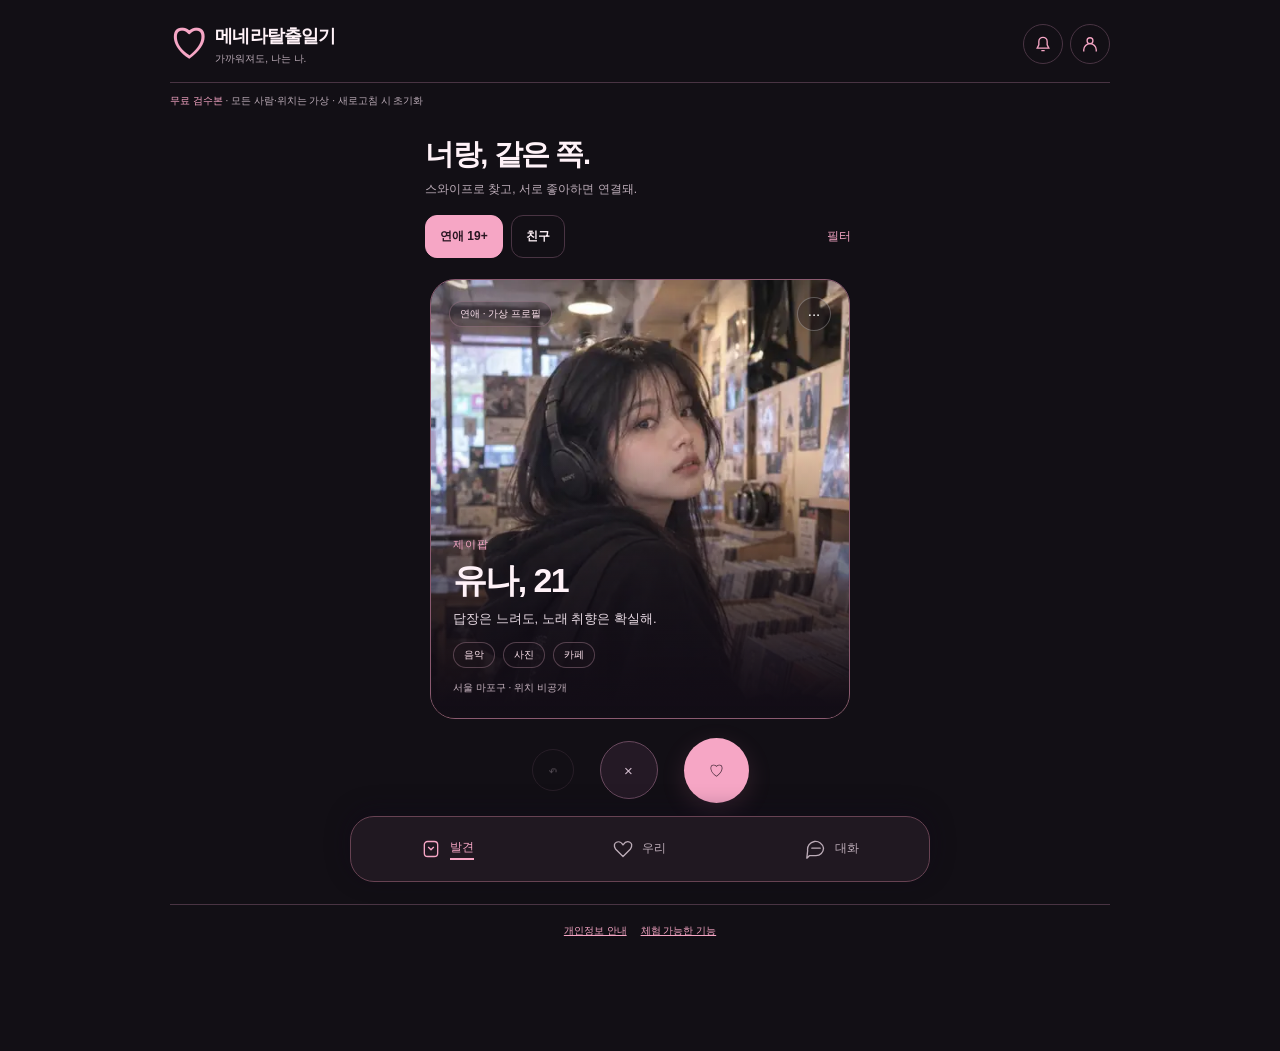
==== commit e263cdba: "Add swipe-first review, mutually confirmed couples, time-limited sample location, dates and annivers" ====
--- a/teum-review/index.html
+++ b/teum-review/index.html
@@ -1,21 +1,4 @@
-<!doctype html>
-<html lang="ko"><head>
-<meta charset="utf-8"><meta name="viewport" content="width=device-width,initial-scale=1,viewport-fit=cover">
-<meta http-equiv="Content-Security-Policy" content="default-src 'none'; script-src 'self'; script-src-attr 'none'; style-src 'self' 'unsafe-inline'; img-src 'self' data: blob:; font-src 'self'; connect-src 'none'; frame-src 'none'; worker-src 'none'; object-src 'none'; base-uri 'none'; form-action 'none'">
-<meta name="robots" content="noindex,nofollow,noarchive"><meta name="referrer" content="no-referrer"><meta name="theme-color" content="#120f15">
-<title>메네라탈출일기 · 무료 검수본</title><meta name="description" content="집착 말고, 도착 알림. 취향으로 만나고 내 마음도 기록하는 메네라탈출일기. 실제 위치·회원 연결 없는 무료 체험.">
-<meta name="apple-mobile-web-app-title" content="메네라탈출일기"><link rel="stylesheet" href="styles.css"><link rel="stylesheet" href="diary.css?v=071">
-<link rel="icon" href="data:image/svg+xml,%3Csvg xmlns='http://www.w3.org/2000/svg' viewBox='0 0 64 64'%3E%3Crect width='64' height='64' rx='18' fill='%23120f15'/%3E%3Cpath d='M32 50 13 31C0 12 23 4 32 20 42 4 64 12 51 31Z' fill='%23f6a6c5'/%3E%3C/svg%3E">
-</head><body class="md-app">
-<div class="md-layout">
-<header class="md-header"><button id="brand-home" class="md-brand" aria-label="메네라탈출일기 홈"><span class="md-brand-mark" aria-hidden="true">♡</span><span>메네라탈출일기<small>가까워져도, 나는 나.</small></span></button><button id="settings-open" class="md-icon" aria-label="내 정보와 검수 설정"><svg width="22" height="22" viewBox="0 0 24 24" fill="none" stroke="currentColor" stroke-width="1.6" aria-hidden="true"><circle cx="12" cy="8" r="3.5"/><path d="M4.5 21v-2a7.5 7.5 0 0 1 15 0v2"/></svg></button></header>
-<p class="md-preview">무료 검수본 <span>· 실제 위치·회원 연결 없음</span></p>
-<nav class="lab-feature-nav" hidden><button id="discover">사람 · 약속</button><button id="account">내 정보 · 사진</button></nav>
-<main id="main-content" class="md-main"><div id="stage-head"></div><p id="lab-status" class="md-live" role="status" aria-live="polite"></p><div id="workspace"></div></main>
-<footer class="md-footer"><a href="privacy.html">개인정보 안내</a><span>입력은 새로고침하면 사라져요.</span></footer>
-<nav id="main-nav" class="md-nav" aria-label="주요 메뉴"><button data-page="home" aria-current="page"><svg viewBox="0 0 24 24" aria-hidden="true"><path d="m3 10 9-7 9 7v10H3Z"/><path d="M9 20v-7h6v7"/></svg><span>오늘</span></button><button data-page="discover"><svg viewBox="0 0 24 24" aria-hidden="true"><path d="M12 21 3 12C-2 4 8 0 12 7 17 0 26 4 21 12Z"/></svg><span>발견</span></button><button data-page="friends"><svg viewBox="0 0 24 24" aria-hidden="true"><path d="M21 11a9 9 0 0 1-9 9H4l-3 3 1-9a9 9 0 1 1 19-3Z"/><path d="M7 11h10"/></svg><span>대화</span></button></nav>
-</div>
-<dialog id="settings-dialog" class="md-sheet" aria-labelledby="settings-title"><header><h2 id="settings-title">나의 작은 세계</h2><button id="settings-close" class="md-icon" aria-label="설정 닫기">×</button></header><p id="current-person" class="md-muted"></p><div id="settings-links" class="md-menu-list"></div><details class="lab-controls"><summary>검수 계정 · 초기화</summary><p>이름은 모두 가상이야. 상대 계정으로 바꿔 수락·대화·검수를 확인해 봐.</p><label>테스트 계정<select id="actor" aria-label="테스트 계정"><option value="adult">나루 · 성인 23세</option><option value="outsider">유나 · 성인 21세</option><option value="owner">도윤 · 성인 25세 · 운영자</option><option value="teen">하루 · 청소년 17세</option><option value="younger">민 · 청소년 14세</option></select></label><button id="reset">전체 샘플 초기화</button></details><p class="md-fine">실제 사진·연락처는 입력하지 마. 위치·푸시·광고·결제는 연결하지 않았어. 연애와 위치알림 체험은 성인 가상 계정끼리만 제공해.</p></dialog>
-<noscript><p>JavaScript를 켜면 무료 체험 화면을 볼 수 있습니다.</p></noscript>
-<script defer src="discovery.js"></script><script defer src="account.js"></script><script defer src="seed.js"></script><script defer src="runtime.js"></script><script defer src="review.js"></script><script defer src="arrival.js?v=071"></script><script defer src="diary.js?v=071"></script>
-</body></html>
+<!doctype html><html lang="ko"><head><meta charset="utf-8"><meta name="viewport" content="width=device-width,initial-scale=1,viewport-fit=cover"><meta http-equiv="Content-Security-Policy" content="default-src 'none'; script-src 'self'; script-src-attr 'none'; style-src 'self' 'unsafe-inline'; img-src 'self' data: blob:; font-src 'self'; connect-src 'none'; frame-src 'none'; worker-src 'none'; object-src 'none'; base-uri 'none'; form-action 'none'"><meta name="robots" content="noindex,nofollow,noarchive"><meta name="referrer" content="no-referrer"><meta name="theme-color" content="#120f15"><title>메네라탈출일기 · 스와이프와 우리 공간</title><meta name="description" content="스와이프로 만나고, 매칭에서 우리로. 커플·위치 공유·약속·기념일을 가상 계정으로 체험하는 무료 검수본."><meta name="apple-mobile-web-app-title" content="메네라탈출일기"><link rel="stylesheet" href="styles.css"><link rel="stylesheet" href="swipe.css?v=080"><link rel="icon" href="data:image/svg+xml,%3Csvg xmlns='http://www.w3.org/2000/svg' viewBox='0 0 64 64'%3E%3Crect width='64' height='64' rx='18' fill='%23120f15'/%3E%3Cpath d='M32 50 13 31C0 12 23 4 32 20 42 4 64 12 51 31Z' fill='%23f6a6c5'/%3E%3C/svg%3E"></head>
+<body class="md-app"><div class="md-layout"><header class="md-header"><button id="brand-home" class="md-brand" aria-label="메네라탈출일기 홈"><span class="md-brand-mark" aria-hidden="true">♡</span><span>메네라탈출일기<small>가까워져도, 나는 나.</small></span></button><div class="md-icons"><button id="inbox-open" class="md-icon" aria-label="내 소식"><svg viewBox="0 0 24 24" aria-hidden="true"><path d="M5 17h14l-2-4V9a5 5 0 0 0-10 0v4Zm5 3h4"/></svg></button><button id="settings-open" class="md-icon" aria-label="내 정보와 검수 설정"><svg viewBox="0 0 24 24" aria-hidden="true"><circle cx="12" cy="8" r="3.5"/><path d="M4.5 21v-2a7.5 7.5 0 0 1 15 0v2"/></svg></button></div></header><p class="md-preview">무료 검수본 <span>· 모든 사람·위치는 가상 · 새로고침 시 초기화</span></p><nav class="lab-feature-nav" hidden><button id="discover">사람 · 약속</button><button id="account">내 정보 · 사진</button></nav><main class="md-main"><div id="stage-head"></div><p id="lab-status" class="md-live" role="status" aria-live="polite"></p><div id="workspace"></div></main><footer class="md-footer"><a href="privacy.html">개인정보 안내</a><a href="release.html">체험 가능한 기능</a></footer><nav id="main-nav" class="md-nav" aria-label="주요 메뉴"><button data-page="discover" aria-current="page"><svg viewBox="0 0 24 24" aria-hidden="true"><rect x="4" y="3" width="16" height="18" rx="4"/><path d="m9 10 3 3 3-3"/></svg><span>발견</span></button><button data-page="couple"><svg viewBox="0 0 24 24" aria-hidden="true"><path d="M12 21 3 12C-2 4 8 0 12 7 17 0 26 4 21 12Z"/></svg><span>우리</span></button><button data-page="friends"><svg viewBox="0 0 24 24" aria-hidden="true"><path d="M21 11a9 9 0 0 1-9 9H4l-3 3 1-9a9 9 0 1 1 19-3Z"/><path d="M7 11h10"/></svg><span>대화</span></button></nav></div>
+<dialog id="settings-dialog" class="md-sheet" aria-labelledby="settings-title"><header><h2 id="settings-title">나의 작은 세계</h2><button id="settings-close" class="sx-close" aria-label="설정 닫기">×</button></header><p id="current-person" class="sx-muted"></p><div id="settings-links" class="md-menu-list"></div><details class="lab-controls"><summary>검수 계정 · 초기화</summary><p>계정을 바꿔 상대의 좋아요·커플 확인·위치 동의를 직접 체험해 봐. 실제 사용자나 인증 기능은 아니야.</p><label>테스트 계정<select id="actor" aria-label="테스트 계정"><option value="adult">나루 · 성인 23세</option><option value="outsider">유나 · 성인 21세</option><option value="owner">도윤 · 성인 25세 · 운영자</option><option value="teen">하루 · 청소년 17세</option><option value="younger">민 · 청소년 14세</option></select></label><button id="reset" class="sx-button">전체 샘플 초기화</button></details><p class="sx-fine">실제 사진·연락처는 입력하지 마. GPS·푸시·광고·결제는 연결하지 않았어. 커플과 위치 공유는 성인 가상 계정끼리만 제공해.</p></dialog><noscript>JavaScript를 켜면 무료 검수 화면을 볼 수 있습니다.</noscript>
+<script defer src="discovery.js"></script><script defer src="account.js"></script><script defer src="seed.js"></script><script defer src="runtime.js"></script><script defer src="review.js?v=080"></script><script defer src="couple-state.js?v=080"></script><script defer src="swipe.js?v=080"></script></body></html>
--- a/teum-review/swipe.css
+++ b/teum-review/swipe.css
@@ -0,0 +1,5 @@
+/* Existing charcoal/rose design, expanded with swipe and couple states. */
+.md-app{--bg:#120f15;--ink:#fff2f8;--pink:#f6a6c5;--muted:#bcacb8;--line:#493443;--surface:#211a23;background:var(--bg);color:var(--ink);margin:0;font:15px/1.6 -apple-system,BlinkMacSystemFont,'Apple SD Gothic Neo','Noto Sans CJK KR',sans-serif;color-scheme:dark}.md-app *{box-sizing:border-box}.md-app button,.md-app input,.md-app textarea,.md-app select{font:inherit}.md-app button{cursor:pointer;touch-action:manipulation}.md-app button:disabled{opacity:.4;cursor:not-allowed}.md-app [hidden]{display:none!important}.md-app button:focus-visible,.md-app a:focus-visible,.md-app summary:focus-visible,.sx-card:focus-visible{outline:3px solid var(--pink);outline-offset:4px}.md-app a{color:var(--pink)}.md-layout{max-width:940px;width:calc(100% - 40px);margin:0 auto;padding-bottom:112px}.md-header{display:flex;align-items:center;justify-content:space-between;padding:22px 0 15px;border-bottom:1px solid var(--line);gap:8px}.md-brand{border:0;background:none;color:var(--ink);display:flex;align-items:center;text-align:left;gap:9px;padding:0;font-size:18px!important;font-weight:800!important;letter-spacing:-.8px}.md-brand-mark{color:var(--pink);font-size:37px;line-height:1}.md-brand small{display:block;color:var(--muted);font-size:10px;font-weight:400;letter-spacing:0}.md-icons{display:flex;gap:7px}.md-icon,.sx-close{width:40px;height:40px;flex-shrink:0;display:grid;place-items:center;border:1px solid var(--line);border-radius:50%;background:transparent;color:var(--pink);font-size:23px!important}.md-icon svg{width:20px;height:20px;stroke:currentColor;stroke-width:1.6;fill:none}.md-preview{font-size:10px;color:var(--pink);margin:10px 0 0}.md-preview span{color:var(--muted)}.md-main{max-width:580px;margin:24px auto 0;min-height:62vh}.sx-heading h1{font-size:29px;letter-spacing:-1.4px;line-height:1.2;margin:0 0 8px;font-weight:800}.sx-heading>p{font-size:12px;color:var(--muted);margin:0 0 16px}.sx-heading{margin:0 0 16px}.sx-heading>.sx-row{margin-bottom:10px}.md-live:empty,.sx-error:empty{display:none}.md-live:not(:empty),.sx-error:not(:empty){padding:11px 13px;background:#33212f;color:var(--pink);font-size:12px;border-radius:12px;margin:10px 0}.sx-row{display:flex;align-items:center;flex-wrap:wrap;gap:8px}.sx-row>strong{margin-right:auto}.sx-button,.sx-primary,.sx-danger{border:1px solid var(--line);border-radius:12px;color:var(--ink);background:transparent;padding:10px 14px;font-size:12px!important;min-height:43px;font-weight:600!important}.sx-button[aria-pressed=true]{background:var(--pink);color:#291622;border-color:var(--pink)}.sx-primary{display:block;width:100%;background:var(--pink);color:#291622;border:0;font-size:14px!important;font-weight:750!important}.sx-danger{color:#ffb1c4;border-color:#91536c;background:#3d222e}.sx-text{border:0;color:var(--pink);background:none;font-size:12px!important;min-height:42px;padding:8px 4px}.sx-heading .sx-text{margin-left:auto}.sx-button:hover{border-color:var(--pink)}.sx-primary:hover{background:#ffc5dd}.sx-tag{padding:5px 10px;border:1px solid #b2879b66;border-radius:20px;font-size:10px;color:#ffe4ef;background:#20182140;line-height:1.4}.sx-stage{overflow:hidden;padding:5px;max-width:430px;margin:auto;border-radius:28px;position:relative}.sx-card{height:405px;position:relative;overflow:hidden;border-radius:25px;border:1px solid #8b5a70;touch-action:pan-y;user-select:none;isolation:isolate;will-change:transform;background:#29202e}.sx-visual{position:absolute;inset:0;z-index:-2;display:flex;align-items:center;justify-content:center;background:linear-gradient(155deg,#5a405e 0%,#271c32 55%,#15111c)}.sx-card[data-tone='1'] .sx-visual{background:linear-gradient(145deg,#5b4858,#382638 50%,#17111a)}.sx-card[data-tone='2'] .sx-visual{background:linear-gradient(140deg,#4d555c,#30313b 50%,#14121b)}.sx-card[data-tone='3'] .sx-visual{background:linear-gradient(140deg,#60505b,#30243a 50%,#19121c)}.sx-visual:after{content:'';position:absolute;inset:40% 0 0;background:linear-gradient(transparent,#120d16 95%)}.sx-visual img{width:100%;height:100%;object-fit:cover;pointer-events:none}.sx-initial{font-size:145px;font-weight:200;opacity:.55;color:#e4adc9;margin-bottom:90px;text-shadow:4px 4px #fcd4e412}.sx-record-text{position:absolute;top:40%;font-size:10px;letter-spacing:3px;color:#edcfe382;transform:rotate(-8deg)}.sx-card>.sx-row{position:absolute;top:17px;left:18px;right:18px;justify-content:space-between}.sx-more{border:1px solid #fff4;border-radius:50%;width:34px;height:34px;background:#130c1755;color:#fff;font-size:21px;line-height:1}.sx-card-info{position:absolute;bottom:0;padding:22px;width:100%;background:linear-gradient(transparent,#140e1788)}.sx-card-info h2{font-size:34px;letter-spacing:-1.6px;line-height:1.2;margin:5px 0 7px}.sx-card-info>p{font-size:13px;line-height:1.7;margin:7px 0 12px;color:#eadce6}.sx-vibe{color:var(--pink);font-size:11px;letter-spacing:1px}.sx-area{display:block;font-size:10px;color:#c9b5c1;margin-top:12px}.sx-stamp{position:absolute;top:83px;border:3px solid;padding:8px 14px;font-size:24px;font-weight:800;border-radius:9px;opacity:0;z-index:10;background:#180f20b8;pointer-events:none}.sx-like{left:22px;color:#ffc3dc;transform:rotate(-12deg)}.sx-pass{right:22px;color:#c0b9dc;transform:rotate(12deg)}.sx-card[data-direction=like] .sx-like,.sx-card[data-direction=pass] .sx-pass{opacity:1}.sx-swipe-actions{justify-content:center;gap:26px;margin:14px auto 0}.sx-swipe-actions button{border-radius:50%;display:grid;place-items:center;line-height:1;flex-shrink:0}.sx-undo{width:42px;height:42px;border:1px solid var(--line);background:none;color:var(--muted);font-size:22px}.sx-no{width:58px;height:58px;border:1px solid #69495e;background:#241925;color:#d5bfd0;font-size:31px}.sx-yes{width:65px;height:65px;border:0;background:var(--pink);color:#331c2a;font-size:35px;box-shadow:0 7px 24px #e982ae25}.sx-hint{text-align:center;font-size:10px;color:var(--muted);margin:10px 0 5px}.sx-discovery>.sx-row:last-child{justify-content:center;gap:25px}.sx-panel{border:1px solid var(--line);border-radius:20px;padding:20px;background:var(--surface);margin-bottom:16px}.sx-panel h2{font-size:18px;line-height:1.4;letter-spacing:-.7px;margin:0 0 8px}.sx-panel h3{font-size:15px}.sx-panel p{font-size:13px}.sx-panel>.sx-button,.sx-panel>.sx-primary,.sx-panel>.sx-danger{margin-top:10px}.sx-muted,.sx-fine{color:var(--muted);line-height:1.7}.sx-muted{font-size:12px!important}.sx-fine{font-size:11px!important;display:block}.sx-panel .sx-row>.sx-primary{width:auto;flex:1}.sx-panel>p{margin:8px 0 12px}.sx-avatar{display:inline-grid;place-items:center;width:44px;height:44px;border:1px solid #8f5772;border-radius:50%;background:#422c41;color:var(--pink);font-size:20px;font-weight:700;flex-shrink:0}.sx-heart{font-size:35px;color:var(--pink)}.sx-match-row{display:flex;gap:10px;align-items:center;flex-wrap:wrap;padding:14px 0;border-top:1px solid var(--line)}.sx-match-row>strong{margin-right:auto;font-size:14px}.sx-match-row>.sx-text{padding:7px}.sx-couple-hero{background:#2d1e2d;border-color:#a76984}.sx-day{display:block;color:var(--pink);font-size:30px;letter-spacing:-1px;margin:17px 0}.sx-status{border:1px solid #674152;background:#30212f;border-radius:12px;padding:13px;color:var(--pink);font-size:12px;margin:12px 0}.sx-note{border-left:2px solid var(--pink);padding-left:12px}.sx-map{height:215px;position:relative;overflow:hidden;border:1px solid #5a4357;border-radius:15px;background-color:#28232d;background-image:linear-gradient(31deg,transparent 45%,#6c586377 46%,#6c586377 49%,transparent 50%),linear-gradient(110deg,transparent 48%,#6c586377 49%,#6c586377 51%,transparent 52%);margin:14px 0}.sx-map-caption{position:absolute;left:10px;top:8px;font-size:9px;color:var(--muted);background:#17131abb;padding:4px 8px;border-radius:10px}.sx-map-marker{position:absolute;transform:translate(-50%,-50%);background:var(--pink);color:#271a24;padding:7px 10px;border-radius:20px;font-size:10px;max-width:120px;box-shadow:0 3px 8px #0006;white-space:nowrap}.sx-plan{border-top:1px solid var(--line);padding:13px 0;font-size:13px}.sx-plan small{color:var(--pink);display:block}.sx-details{border:1px solid var(--line);border-radius:16px;padding:12px 16px;margin:0 0 18px}.sx-details>summary{cursor:pointer;color:var(--pink);font-size:13px;padding:6px 0;min-height:38px}.sx-details>.sx-panel{margin:12px 0;padding:14px;background:transparent}.sx-diary{width:100%;border:1px dashed #876278;padding:18px;text-align:left;border-radius:15px;background:none;color:var(--pink);margin:5px 0 18px}.sx-diary strong,.sx-diary small{display:block}.sx-diary strong{font-size:14px}.sx-diary small{font-size:11px;color:var(--muted);margin-top:4px}.md-app input,.md-app select,.md-app textarea{width:100%;border:1px solid #725269;background:#1c1520;color:var(--ink);padding:12px;border-radius:11px;min-height:44px;font-size:14px}.md-app label{display:block;margin:12px 0;font-size:12px}.md-app textarea{resize:vertical;line-height:1.8}.sx-sheet,.md-sheet,.md-app .dw-dialog{width:min(500px,calc(100% - 24px));max-height:86dvh;border-radius:23px;border:1px solid #916379;background:#201823;color:var(--ink);padding:23px;overflow:auto}.sx-sheet::backdrop,.md-sheet::backdrop,.dw-dialog::backdrop{background:#09050edb;backdrop-filter:blur(4px)}.sx-sheet header,.md-sheet header{display:flex;justify-content:space-between;align-items:center;gap:12px;margin-bottom:15px}.sx-sheet h2,.md-sheet h2{font-size:23px;letter-spacing:-1px;margin:0}.sx-sheet>p{font-size:13px;line-height:1.8}.sx-sheet>.sx-primary,.sx-sheet>.sx-button,.sx-sheet>.sx-danger{width:100%;margin-top:12px}.sx-sheet>.sx-row{justify-content:center;margin:22px 0}.md-menu-list{display:grid;gap:9px}.md-menu-list .sx-button{text-align:left}.lab-controls{margin-top:20px;position:static!important;padding:0!important;background:none!important;border:0!important;width:auto!important}.lab-controls summary{color:var(--pink);cursor:pointer;font-size:13px;min-height:42px}.lab-controls>p{font-size:12px}.lab-proof{display:none}.md-footer{display:flex;gap:14px;justify-content:center;flex-wrap:wrap;border-top:1px solid var(--line);margin-top:28px;padding-top:18px;font-size:10px;color:var(--muted)}.md-nav{position:fixed;bottom:0;left:50%;transform:translateX(-50%);width:min(580px,100%);border:1px solid #674252;border-bottom:0;border-radius:22px 22px 0 0;background:#201821;z-index:30;display:grid;grid-template-columns:repeat(3,1fr);height:calc(66px + env(safe-area-inset-bottom));padding-bottom:env(safe-area-inset-bottom);box-shadow:0 -5px 24px #10091c70}.md-nav button{border:0;background:none;color:var(--muted);display:flex;flex-direction:column;align-items:center;justify-content:center;gap:1px;font-size:11px}.md-nav button[aria-current]{color:var(--pink)}.md-nav button[aria-current] span{border-bottom:2px solid var(--pink)}.md-nav svg{width:20px;height:20px;stroke:currentColor;fill:none;stroke-width:1.6;stroke-linejoin:round;stroke-linecap:round}.md-app .dw-heading,.md-app .dw-eyebrow,.md-app .dw-tabs,.md-app .aw-heading{display:none}.md-app .dw-primary{background:var(--pink);color:#291622;font-size:13px}.md-app .dw-button{font-size:13px}.md-app .aw-section{background:var(--surface);border-color:var(--line);border-radius:18px;padding:18px}.md-app .aw-section h3{font-size:16px;margin-top:0}.md-app .aw-section p{font-size:12px}.md-app .dw-intro,.md-app .dw-policy-note{font-size:11px}.md-app[data-page=groups] #workspace>h2,.md-app[data-page=friends] #workspace>h2{display:none}.md-app .dw-messages{max-height:43dvh}.md-app .dw-event{border-color:var(--line)}.md-app .aw-body>.aw-section>.sx-details{padding:8px 0;border:0}.md-app .dw-status:empty{display:none}
+@media(min-width:800px){.md-main{margin-top:28px}.sx-discovery,.md-app[data-page=discover] .sx-heading{max-width:430px;margin-left:auto;margin-right:auto}.sx-card{height:440px}.md-nav{bottom:18px;border-radius:24px;border-bottom:1px solid #674252;height:66px}.md-nav button{flex-direction:row;gap:9px;font-size:12px}}
+@media(max-width:420px){.md-layout{width:calc(100% - 32px)}.md-brand{font-size:16px!important}.md-brand-mark{font-size:32px}.md-icon{width:35px;height:35px}.md-header{padding-top:15px}.md-main{margin-top:20px}.sx-heading h1{font-size:27px}.sx-card{height:clamp(300px,45dvh,405px)}.sx-card-info{padding:18px}.sx-card-info h2{font-size:31px}.sx-card-info>p{font-size:12px}.sx-panel{padding:17px}.sx-swipe-actions{gap:24px;margin-top:10px}.sx-yes{width:60px;height:60px}.sx-no{width:54px;height:54px}.sx-heading>p{margin-bottom:12px}.sx-heading{margin-bottom:12px}.sx-card>.sx-row{top:15px}.sx-sheet,.md-sheet{padding:20px}.md-app .aw-section{padding:16px}}
+@media(prefers-reduced-motion:reduce){*{animation-duration:.01ms!important;transition-duration:.01ms!important;scroll-behavior:auto!important}}
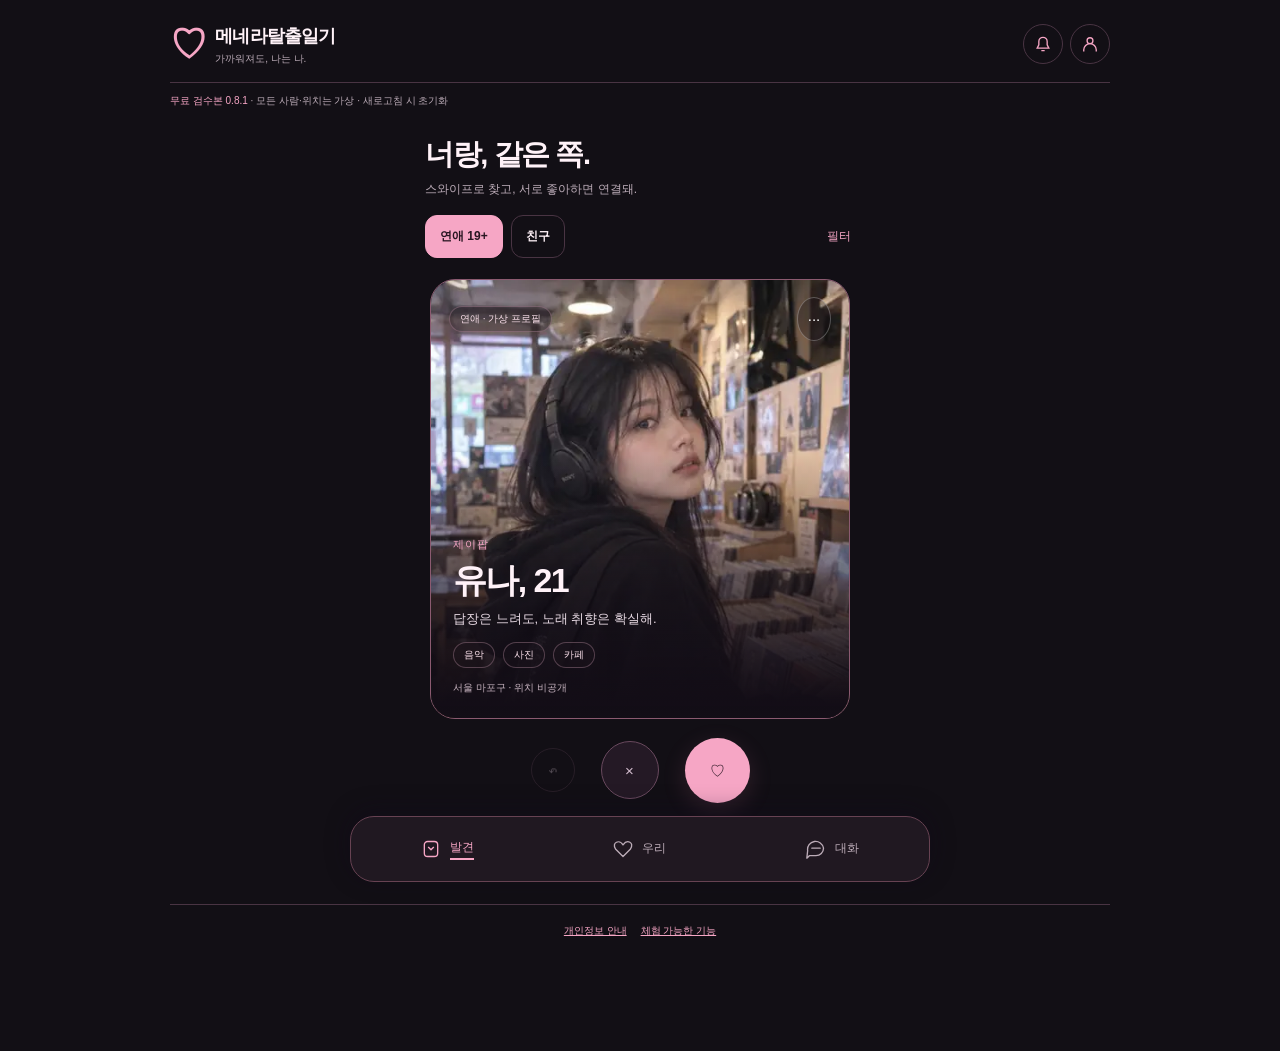
==== commit 45095c31: "Harden 0.8.1 review: scoped consent, stale-location cleanup, drafts, guarded media, and release inte" ====
--- a/teum-review/index.html
+++ b/teum-review/index.html
@@ -1,4 +1,5 @@
-<!doctype html><html lang="ko"><head><meta charset="utf-8"><meta name="viewport" content="width=device-width,initial-scale=1,viewport-fit=cover"><meta http-equiv="Content-Security-Policy" content="default-src 'none'; script-src 'self'; script-src-attr 'none'; style-src 'self' 'unsafe-inline'; img-src 'self' data: blob:; font-src 'self'; connect-src 'none'; frame-src 'none'; worker-src 'none'; object-src 'none'; base-uri 'none'; form-action 'none'"><meta name="robots" content="noindex,nofollow,noarchive"><meta name="referrer" content="no-referrer"><meta name="theme-color" content="#120f15"><title>메네라탈출일기 · 스와이프와 우리 공간</title><meta name="description" content="스와이프로 만나고, 매칭에서 우리로. 커플·위치 공유·약속·기념일을 가상 계정으로 체험하는 무료 검수본."><meta name="apple-mobile-web-app-title" content="메네라탈출일기"><link rel="stylesheet" href="styles.css"><link rel="stylesheet" href="swipe.css?v=080"><link rel="icon" href="data:image/svg+xml,%3Csvg xmlns='http://www.w3.org/2000/svg' viewBox='0 0 64 64'%3E%3Crect width='64' height='64' rx='18' fill='%23120f15'/%3E%3Cpath d='M32 50 13 31C0 12 23 4 32 20 42 4 64 12 51 31Z' fill='%23f6a6c5'/%3E%3C/svg%3E"></head>
-<body class="md-app"><div class="md-layout"><header class="md-header"><button id="brand-home" class="md-brand" aria-label="메네라탈출일기 홈"><span class="md-brand-mark" aria-hidden="true">♡</span><span>메네라탈출일기<small>가까워져도, 나는 나.</small></span></button><div class="md-icons"><button id="inbox-open" class="md-icon" aria-label="내 소식"><svg viewBox="0 0 24 24" aria-hidden="true"><path d="M5 17h14l-2-4V9a5 5 0 0 0-10 0v4Zm5 3h4"/></svg></button><button id="settings-open" class="md-icon" aria-label="내 정보와 검수 설정"><svg viewBox="0 0 24 24" aria-hidden="true"><circle cx="12" cy="8" r="3.5"/><path d="M4.5 21v-2a7.5 7.5 0 0 1 15 0v2"/></svg></button></div></header><p class="md-preview">무료 검수본 <span>· 모든 사람·위치는 가상 · 새로고침 시 초기화</span></p><nav class="lab-feature-nav" hidden><button id="discover">사람 · 약속</button><button id="account">내 정보 · 사진</button></nav><main class="md-main"><div id="stage-head"></div><p id="lab-status" class="md-live" role="status" aria-live="polite"></p><div id="workspace"></div></main><footer class="md-footer"><a href="privacy.html">개인정보 안내</a><a href="release.html">체험 가능한 기능</a></footer><nav id="main-nav" class="md-nav" aria-label="주요 메뉴"><button data-page="discover" aria-current="page"><svg viewBox="0 0 24 24" aria-hidden="true"><rect x="4" y="3" width="16" height="18" rx="4"/><path d="m9 10 3 3 3-3"/></svg><span>발견</span></button><button data-page="couple"><svg viewBox="0 0 24 24" aria-hidden="true"><path d="M12 21 3 12C-2 4 8 0 12 7 17 0 26 4 21 12Z"/></svg><span>우리</span></button><button data-page="friends"><svg viewBox="0 0 24 24" aria-hidden="true"><path d="M21 11a9 9 0 0 1-9 9H4l-3 3 1-9a9 9 0 1 1 19-3Z"/><path d="M7 11h10"/></svg><span>대화</span></button></nav></div>
-<dialog id="settings-dialog" class="md-sheet" aria-labelledby="settings-title"><header><h2 id="settings-title">나의 작은 세계</h2><button id="settings-close" class="sx-close" aria-label="설정 닫기">×</button></header><p id="current-person" class="sx-muted"></p><div id="settings-links" class="md-menu-list"></div><details class="lab-controls"><summary>검수 계정 · 초기화</summary><p>계정을 바꿔 상대의 좋아요·커플 확인·위치 동의를 직접 체험해 봐. 실제 사용자나 인증 기능은 아니야.</p><label>테스트 계정<select id="actor" aria-label="테스트 계정"><option value="adult">나루 · 성인 23세</option><option value="outsider">유나 · 성인 21세</option><option value="owner">도윤 · 성인 25세 · 운영자</option><option value="teen">하루 · 청소년 17세</option><option value="younger">민 · 청소년 14세</option></select></label><button id="reset" class="sx-button">전체 샘플 초기화</button></details><p class="sx-fine">실제 사진·연락처는 입력하지 마. GPS·푸시·광고·결제는 연결하지 않았어. 커플과 위치 공유는 성인 가상 계정끼리만 제공해.</p></dialog><noscript>JavaScript를 켜면 무료 검수 화면을 볼 수 있습니다.</noscript>
-<script defer src="discovery.js"></script><script defer src="account.js"></script><script defer src="seed.js"></script><script defer src="runtime.js"></script><script defer src="review.js?v=080"></script><script defer src="couple-state.js?v=080"></script><script defer src="swipe.js?v=080"></script></body></html>
+<!doctype html>
+<html lang="ko"><head><meta charset="utf-8"/><meta content="width=device-width,initial-scale=1,viewport-fit=cover" name="viewport"/><meta content="default-src 'none'; script-src 'self'; script-src-attr 'none'; style-src 'self' 'unsafe-inline'; img-src 'self' data: blob:; font-src 'self'; connect-src 'none'; frame-src 'none'; worker-src 'none'; object-src 'none'; base-uri 'none'; form-action 'none'" http-equiv="Content-Security-Policy"/><meta content="noindex,nofollow,noarchive" name="robots"/><meta content="no-referrer" name="referrer"/><meta content="#120f15" name="theme-color"/><title>메네라탈출일기 · 스와이프와 우리 공간</title><meta content="스와이프로 만나고, 매칭에서 우리로. 커플·위치 공유·약속·기념일을 가상 계정으로 체험하는 무료 검수본." name="description"/><meta content="메네라탈출일기" name="apple-mobile-web-app-title"/><link href="styles.css" integrity="sha256-FtFiOwuoT8avExO2D/XJ7lt1FQR+BfGLYTCIEqNyxXg=" rel="stylesheet"/><link href="swipe.css?v=081" integrity="sha256-VdUO7x/7HFC+G665JMzbpE/Dd9WnvXm31H8PUBi6ASg=" rel="stylesheet"/><link href="data:image/svg+xml,%3Csvg xmlns='http://www.w3.org/2000/svg' viewBox='0 0 64 64'%3E%3Crect width='64' height='64' rx='18' fill='%23120f15'/%3E%3Cpath d='M32 50 13 31C0 12 23 4 32 20 42 4 64 12 51 31Z' fill='%23f6a6c5'/%3E%3C/svg%3E" rel="icon"/></head>
+<body class="md-app"><div class="md-layout"><header class="md-header"><button aria-label="메네라탈출일기 홈" class="md-brand" id="brand-home"><span aria-hidden="true" class="md-brand-mark">♡</span><span>메네라탈출일기<small>가까워져도, 나는 나.</small></span></button><div class="md-icons"><button aria-label="내 소식" class="md-icon" id="inbox-open"><svg aria-hidden="true" viewbox="0 0 24 24"><path d="M5 17h14l-2-4V9a5 5 0 0 0-10 0v4Zm5 3h4"></path></svg></button><button aria-label="내 정보와 검수 설정" class="md-icon" id="settings-open"><svg aria-hidden="true" viewbox="0 0 24 24"><circle cx="12" cy="8" r="3.5"></circle><path d="M4.5 21v-2a7.5 7.5 0 0 1 15 0v2"></path></svg></button></div></header><p class="md-preview">무료 검수본 0.8.1 <span>· 모든 사람·위치는 가상 · 새로고침 시 초기화</span></p><nav class="lab-feature-nav" hidden=""><button id="discover">사람 · 약속</button><button id="account">내 정보 · 사진</button></nav><main class="md-main"><div id="stage-head"></div><p aria-live="polite" class="md-live" id="lab-status" role="status"></p><div id="workspace"></div></main><footer class="md-footer"><a href="privacy.html">개인정보 안내</a><a href="release.html">체험 가능한 기능</a></footer><nav aria-label="주요 메뉴" class="md-nav" id="main-nav"><button aria-current="page" data-page="discover"><svg aria-hidden="true" viewbox="0 0 24 24"><rect height="18" rx="4" width="16" x="4" y="3"></rect><path d="m9 10 3 3 3-3"></path></svg><span>발견</span></button><button data-page="couple"><svg aria-hidden="true" viewbox="0 0 24 24"><path d="M12 21 3 12C-2 4 8 0 12 7 17 0 26 4 21 12Z"></path></svg><span>우리</span></button><button data-page="friends"><svg aria-hidden="true" viewbox="0 0 24 24"><path d="M21 11a9 9 0 0 1-9 9H4l-3 3 1-9a9 9 0 1 1 19-3Z"></path><path d="M7 11h10"></path></svg><span>대화</span></button></nav></div>
+<dialog aria-labelledby="settings-title" class="md-sheet" id="settings-dialog"><header><h2 id="settings-title">나의 작은 세계</h2><button aria-label="설정 닫기" class="sx-close" id="settings-close">×</button></header><p class="sx-muted" id="current-person"></p><div class="md-menu-list" id="settings-links"></div><details class="lab-controls"><summary>검수 계정 · 초기화</summary><p>계정을 바꿔 상대의 좋아요·커플 확인·위치 동의를 직접 체험해 봐. 실제 사용자나 인증 기능은 아니야.</p><label>테스트 계정<select aria-label="테스트 계정" id="actor"><option value="adult">나루 · 성인 23세</option><option value="outsider">유나 · 성인 21세</option><option value="owner">도윤 · 성인 25세 · 운영자</option><option value="teen">하루 · 청소년 17세</option><option value="younger">민 · 청소년 14세</option></select></label><button class="sx-button" id="reset">전체 샘플 초기화</button></details><p class="sx-fine">실제 사진·연락처는 입력하지 마. GPS·푸시·광고·결제는 연결하지 않았어. 커플과 위치 공유는 성인 가상 계정끼리만 제공해.</p></dialog><noscript>JavaScript를 켜면 무료 검수 화면을 볼 수 있습니다.</noscript>
+<script defer="" integrity="sha256-+FUux3EmNbUw5CI3ix6wQ3F+COH6c1qxvOgSgNKPsL4=" src="release-boot.js?v=081"></script><script defer="" integrity="sha256-D8MGLHXkgomAs57tcpj0Bbp3H/iIOr4ifBPlqHcEUNg=" src="discovery.js?v=081"></script><script defer="" integrity="sha256-Xnp4qanREtAz49edqpbBxCQJhgub0pqEjSI3oiFk8Kg=" src="account.js?v=081"></script><script defer="" integrity="sha256-ws/sjCHJ9oNQwLs5Kq+rg625eeCIPjc+hFSCj0a9J4M=" src="seed.js?v=081"></script><script defer="" integrity="sha256-zgxuBtRFbUhMOFhihJUEftDXovuThQGfRugXZx1Pznw=" src="runtime.js?v=081"></script><script defer="" integrity="sha256-w7T+phvkoH/QFem8qtqCgUgVLAb2eJ64ke7Eit83FYw=" src="review.js?v=081"></script><script defer="" integrity="sha256-IuAgSde3XQM8ldWqw1fiD8YMfOIg1AMvK/EM8ESOzno=" src="couple-state.js?v=081"></script><script defer="" integrity="sha256-rKz1YDahtwBB4ma4LViBXb7AvyHPRSt/zYsGmlc2GfA=" src="swipe.js?v=081"></script></body></html>
--- a/teum-review/swipe.css
+++ b/teum-review/swipe.css
@@ -3,3 +3,6 @@
 @media(min-width:800px){.md-main{margin-top:28px}.sx-discovery,.md-app[data-page=discover] .sx-heading{max-width:430px;margin-left:auto;margin-right:auto}.sx-card{height:440px}.md-nav{bottom:18px;border-radius:24px;border-bottom:1px solid #674252;height:66px}.md-nav button{flex-direction:row;gap:9px;font-size:12px}}
 @media(max-width:420px){.md-layout{width:calc(100% - 32px)}.md-brand{font-size:16px!important}.md-brand-mark{font-size:32px}.md-icon{width:35px;height:35px}.md-header{padding-top:15px}.md-main{margin-top:20px}.sx-heading h1{font-size:27px}.sx-card{height:clamp(300px,45dvh,405px)}.sx-card-info{padding:18px}.sx-card-info h2{font-size:31px}.sx-card-info>p{font-size:12px}.sx-panel{padding:17px}.sx-swipe-actions{gap:24px;margin-top:10px}.sx-yes{width:60px;height:60px}.sx-no{width:54px;height:54px}.sx-heading>p{margin-bottom:12px}.sx-heading{margin-bottom:12px}.sx-card>.sx-row{top:15px}.sx-sheet,.md-sheet{padding:20px}.md-app .aw-section{padding:16px}}
 @media(prefers-reduced-motion:reduce){*{animation-duration:.01ms!important;transition-duration:.01ms!important;scroll-behavior:auto!important}}
+
+/* 0.8.1 usability hardening: retain the existing visual system. */
+.sx-card{touch-action:pan-y pinch-zoom}.sx-card-info p,.sx-panel,.dw-bubble p,.aw-section p{overflow-wrap:anywhere}.md-app input:not([type=checkbox]):not([type=radio]),.md-app textarea,.md-app select{font-size:16px}.md-app input[type=checkbox]{width:20px;height:20px;min-height:20px;vertical-align:middle;margin-right:8px}.sx-swipe-actions button,.sx-more{min-width:44px;min-height:44px}.sx-row>*{min-width:0}#inbox-open{position:relative}#inbox-open[data-unread]:not([data-unread='0']):after{content:'';position:absolute;right:4px;top:3px;width:8px;height:8px;background:var(--pink);border-radius:50%;border:2px solid var(--bg)}.sx-start-guide{max-width:430px;margin:0 auto 14px;border-bottom:1px solid var(--line);padding:0 0 12px}.sx-start-guide summary{color:var(--pink);font-size:12px;min-height:36px;cursor:pointer}.sx-start-guide p{font-size:12px;color:var(--muted)}
